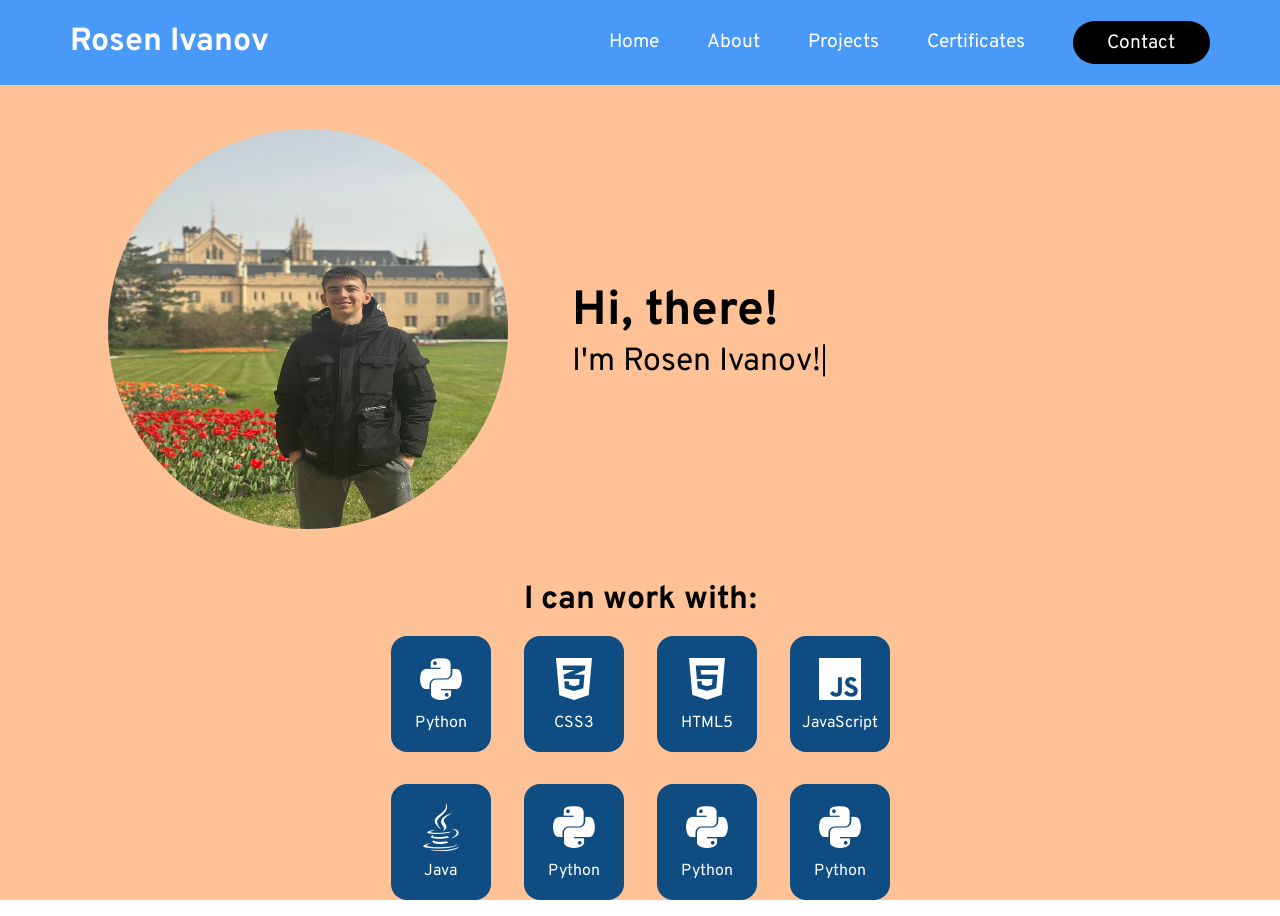
==== protfolio_site/index.html @ 4f87e519 "feat: started my portoflio site." ====
<!DOCTYPE html>
<html lang="en">
<head>
    <meta charset="UTF-8">
    <meta name="viewport" content="width=device-width, initial-scale=1.0">
    <title>Rosen Ivanov</title>
    <link rel="stylesheet" href="style.css">
    <link rel="icon" type="image/x-icon" href="https://cdn-icons-png.flaticon.com/512/6509/6509613.png">
    <script src="script.js"></script>
    <link rel="stylesheet" href="https://cdnjs.cloudflare.com/ajax/libs/font-awesome/6.7.2/css/all.min.css" integrity="sha512-Evv84Mr4kqVGRNSgIGL/F/aIDqQb7xQ2vcrdIwxfjThSH8CSR7PBEakCr51Ck+w+/U6swU2Im1vVX0SVk9ABhg==" crossorigin="anonymous" referrerpolicy="no-referrer" />
</head>
<body>
    <header>
        
        <div class="h1-wrapper">
            <h1>Rosen Ivanov</h1>
        </div>
        
        <nav>
            <ul>
                <li><a href="">Home</a></li>
                <li><a href="">About</a></li>
                <li><a href="">Projects</a></li>
                <li><a href="">Certificates</a></li>
                <li><a href="">Contact</a></li>
            </ul>
        </nav>
        
    </header>
    
    <section class="home">
        
        <section>
            <section>
                <img src="73BB8FD6-31E5-48A7-BD12-832B6E01105D_1_105_c.jpeg" alt="">
            </section>
            
            <div class="h2-wrap">
                <h2>Hi, there!</h2>
                <div class="p-wrap">
                    <p id="typing"></p>
                    <span>|</span>
                </div>
            </div>
        </section>
        
        <section>
            <h2>I can work with:</h2>
            
            <div class="work-with-wrapper">
                <div class="wrap-img">
                    <i class="fa-brands fa-python"></i>
                    <p>Python</p>
                </div>

                <div class="wrap-img">
                    <i class="fa-brands fa-css3-alt"></i>
                    <p>CSS3</p>
                </div>

                <div class="wrap-img">
                    <i class="fa-brands fa-html5"></i>
                    <p>HTML5</p>
                </div>

                <div class="wrap-img">
                    <i class="fa-brands fa-js"></i>
                    <p>JavaScript</p>
                </div>

                <div class="wrap-img">
                    <i class="fa-brands fa-java"></i>
                    <p>Java</p>
                </div>

                <div class="wrap-img">
                    <i class="fa-brands fa-python"></i>
                    <p>Python</p>
                </div>

                <div class="wrap-img">
                    <i class="fa-brands fa-python"></i>
                    <p>Python</p>
                </div>

                <div class="wrap-img">
                    <i class="fa-brands fa-python"></i>
                    <p>Python</p>
                </div>
            </div>
        </section>
        
    </section>
    
</body>
</html>
---- protfolio_site/style.css ----
@import url('https://fonts.googleapis.com/css2?family=Lato:ital,wght@0,100;0,300;0,400;0,700;0,900;1,100;1,300;1,400;1,700;1,900&family=Margarine&family=Oleo+Script:wght@400;700&family=Overpass:ital,wght@0,100..900;1,100..900&family=Playwrite+PE:wght@100..400&family=Poppins:ital,wght@0,100;0,200;0,300;0,400;0,500;0,600;0,700;0,800;0,900;1,100;1,200;1,300;1,400;1,500;1,600;1,700;1,800;1,900&family=Roboto:ital,wght@0,100..900;1,100..900&family=Source+Sans+3:ital,wght@0,200..900;1,200..900&display=swap');

body {
    font-family: "Overpass", sans-serif;
}

* {
    padding: 0;
    margin: 0;
}

html {
    box-sizing: border-box;
}

*,
*::before,
*::after {
    box-sizing: inherit;
}

header {
    background: #4999F8;
    display: flex;
    justify-content: space-between;
    color: white;
    align-items: center;
    padding: 1.4em;
    position: sticky;
}

header nav ul {
    display: flex;
    gap: 3em;
    align-items: center;
}

header nav {
    margin-right: 3em;
}

.h1-wrapper {
    margin-left: 3em;
}

header nav ul li {
    display: block;
}

header nav ul li a {
    text-decoration: none;
    color: white;
    font-size: 1.2em;
}

header nav ul li a:hover {
    color: black;
    transition: 0.4s ease-in-out;
}

header nav ul li:last-child a {
    background: black;
    padding: 0.5em 1.8em;
    border-radius: 1.2em;
}

header nav ul li:last-child a:hover {
    color: #4999F8;
}

.home {
    background: #FFC196;
    min-height: 80vh;
}

.home section > img {
    width: 100%;
    max-width: 400px;
    border-radius: 50%;
    aspect-ratio: 1/1;
    box-shadow: 0 0.1 0.2em 0 rgb(0, 0, 0);
}

.home > img {
    transform: rotate(90deg);
    width: 500px;
    height: 510px;
}


.home > section:first-child {
    display: flex;
    justify-content: center;
    align-items: center;

    gap: 4em;
    flex-wrap: wrap;
    min-height: 55vh;

}

.h2-wrap {
    font-size: 2em;
    width: 600px;
}

.p-wrap {
    display: flex;
    align-items: center;
}

.p-wrap span {
    font-size: 0.7em;
}

.home section:last-child {
    text-align: center;
}

.home section:last-child h2 {
    font-size: 2em;
}

.wrap-img {
    background: #0E4C81;
    max-width: 100px;
    margin: 0 auto;
    color: white;
    border-radius: 1em;
    padding: 1.2em 2em;
    text-align: center;
    display: flex;
    flex-direction: column;
    justify-content: center;
    align-items: center;

}

.home section:last-child .work-with-wrapper i{ 
    font-size: 3em;
    margin-bottom: 0.2em;
}

.home section:last-child .work-with-wrapper i, .home section:last-child .work-with-wrapper p {
    color: white;
}

.work-with-wrapper {
    display: flex;
    flex-wrap: wrap;
    margin: 1em auto;
    max-width: 500px;
    gap: 2em;
}
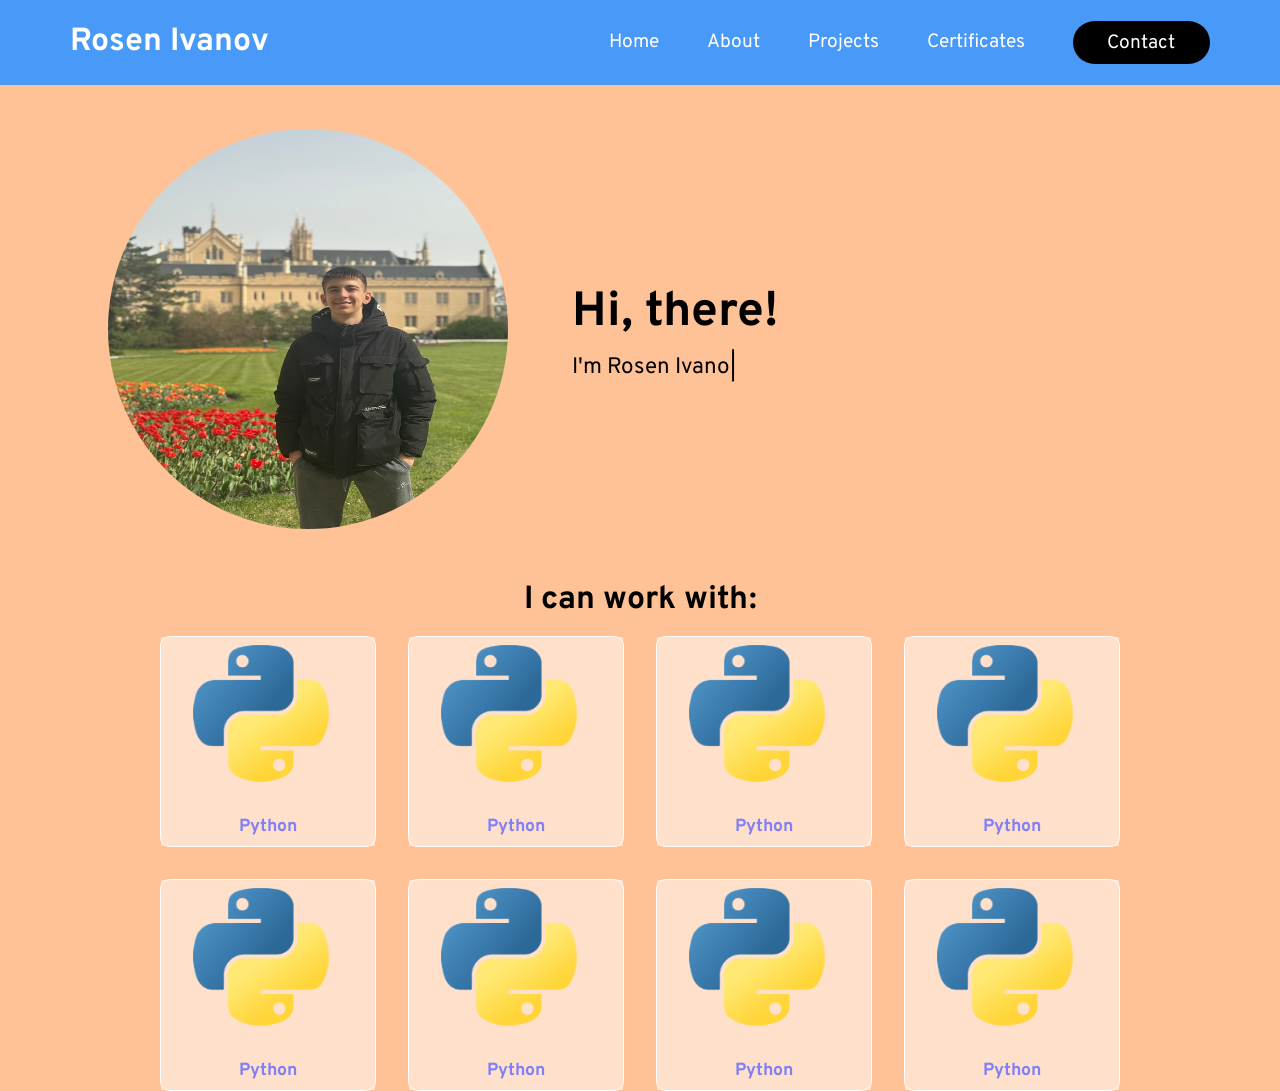
==== commit 50290774: "feat: upgrated portfolio." ====
--- a/protfolio_site/index.html
+++ b/protfolio_site/index.html
@@ -46,47 +46,64 @@
         
         <section>
             <h2>I can work with:</h2>
-            
             <div class="work-with-wrapper">
-                <div class="wrap-img">
-                    <i class="fa-brands fa-python"></i>
-                    <p>Python</p>
-                </div>
-
-                <div class="wrap-img">
-                    <i class="fa-brands fa-css3-alt"></i>
-                    <p>CSS3</p>
-                </div>
-
-                <div class="wrap-img">
-                    <i class="fa-brands fa-html5"></i>
-                    <p>HTML5</p>
-                </div>
-
-                <div class="wrap-img">
-                    <i class="fa-brands fa-js"></i>
-                    <p>JavaScript</p>
-                </div>
-
-                <div class="wrap-img">
-                    <i class="fa-brands fa-java"></i>
-                    <p>Java</p>
-                </div>
-
-                <div class="wrap-img">
-                    <i class="fa-brands fa-python"></i>
-                    <p>Python</p>
-                </div>
-
-                <div class="wrap-img">
-                    <i class="fa-brands fa-python"></i>
-                    <p>Python</p>
-                </div>
-
-                <div class="wrap-img">
-                    <i class="fa-brands fa-python"></i>
-                    <p>Python</p>
-                </div>
+                
+                <a href="https://www.python.org/">
+                    <div class="wrap-img">
+                        <img src="Python-logo-notext Background Removed.png" alt="">
+                        <h4>Python</h4>
+                    </div>
+                </a>
+                
+                <a href="https://www.python.org/">
+                    <div class="wrap-img">
+                        <img src="Python-logo-notext Background Removed.png" alt="">
+                        <h4>Python</h4>
+                    </div>
+                </a>
+                
+                <a href="https://www.python.org/">
+                    <div class="wrap-img">
+                        <img src="Python-logo-notext Background Removed.png" alt="">
+                        <h4>Python</h4>
+                    </div>
+                </a>
+                
+                <a href="https://www.python.org/">
+                    <div class="wrap-img">
+                        <img src="Python-logo-notext Background Removed.png" alt="">
+                        <h4>Python</h4>
+                    </div>
+                </a>
+                
+                <a href="https://www.python.org/">
+                    <div class="wrap-img">
+                        <img src="Python-logo-notext Background Removed.png" alt="">
+                        <h4>Python</h4>
+                    </div>
+                </a>
+                
+                <a href="https://www.python.org/">
+                    <div class="wrap-img">
+                        <img src="Python-logo-notext Background Removed.png" alt="">
+                        <h4>Python</h4>
+                    </div>
+                </a>
+                
+                <a href="https://www.python.org/">
+                    <div class="wrap-img">
+                        <img src="Python-logo-notext Background Removed.png" alt="">
+                        <h4>Python</h4>
+                    </div>
+                </a>
+                
+                <a href="https://www.python.org/">
+                    <div class="wrap-img">
+                        <img src="Python-logo-notext Background Removed.png" alt="">
+                        <h4>Python</h4>
+                    </div>
+                </a>
+                
             </div>
         </section>
         
--- a/protfolio_site/style.css
+++ b/protfolio_site/style.css
@@ -70,7 +70,7 @@
 
 .home {
     background: #FFC196;
-    min-height: 80vh;
+    min-height: 90vh;
 }
 
 .home section > img {
@@ -104,9 +104,17 @@
     width: 600px;
 }
 
+.h2-wrap h2 {
+    margin-bottom: 0.2em;
+}
+
 .p-wrap {
     display: flex;
     align-items: center;
+}
+
+.p-wrap p {
+    font-size: 0.7em;
 }
 
 .p-wrap span {
@@ -119,36 +127,51 @@
 
 .home section:last-child h2 {
     font-size: 2em;
-}
-
-.wrap-img {
-    background: #0E4C81;
-    max-width: 100px;
-    margin: 0 auto;
-    color: white;
-    border-radius: 1em;
-    padding: 1.2em 2em;
-    text-align: center;
-    display: flex;
-    flex-direction: column;
-    justify-content: center;
-    align-items: center;
-
-}
-
-.home section:last-child .work-with-wrapper i{ 
-    font-size: 3em;
-    margin-bottom: 0.2em;
-}
-
-.home section:last-child .work-with-wrapper i, .home section:last-child .work-with-wrapper p {
-    color: white;
+    margin-bottom: 0.5em;
 }
 
 .work-with-wrapper {
     display: flex;
+    justify-content: center;
+    align-items: center;
+    width: 1000px;
     flex-wrap: wrap;
-    margin: 1em auto;
-    max-width: 500px;
     gap: 2em;
-} +    margin: 0 auto;
+}
+
+.wrap-img {
+    position: relative;
+    display: inline-block;
+    padding: 0.5em 2em;
+    border: 1.5px solid white;
+    border-radius: 0.6em;
+}
+
+.wrap-img::before {
+    content: '';
+    position: absolute;
+    top: 0;
+    left: 0;
+    width: 100%;
+    height: 100%;
+    background: white;
+    opacity: 0.5;
+    z-index: 1;
+}
+
+.wrap-img img {
+    position: relative;
+    z-index: 2;
+    width: 150px;
+}
+
+.wrap-img > h4 {
+    font-size: 1.1em;
+
+}
+
+.wrap-img:hover {
+    transform: scale(1.05);
+    transition: 0.2s ease-in;
+}
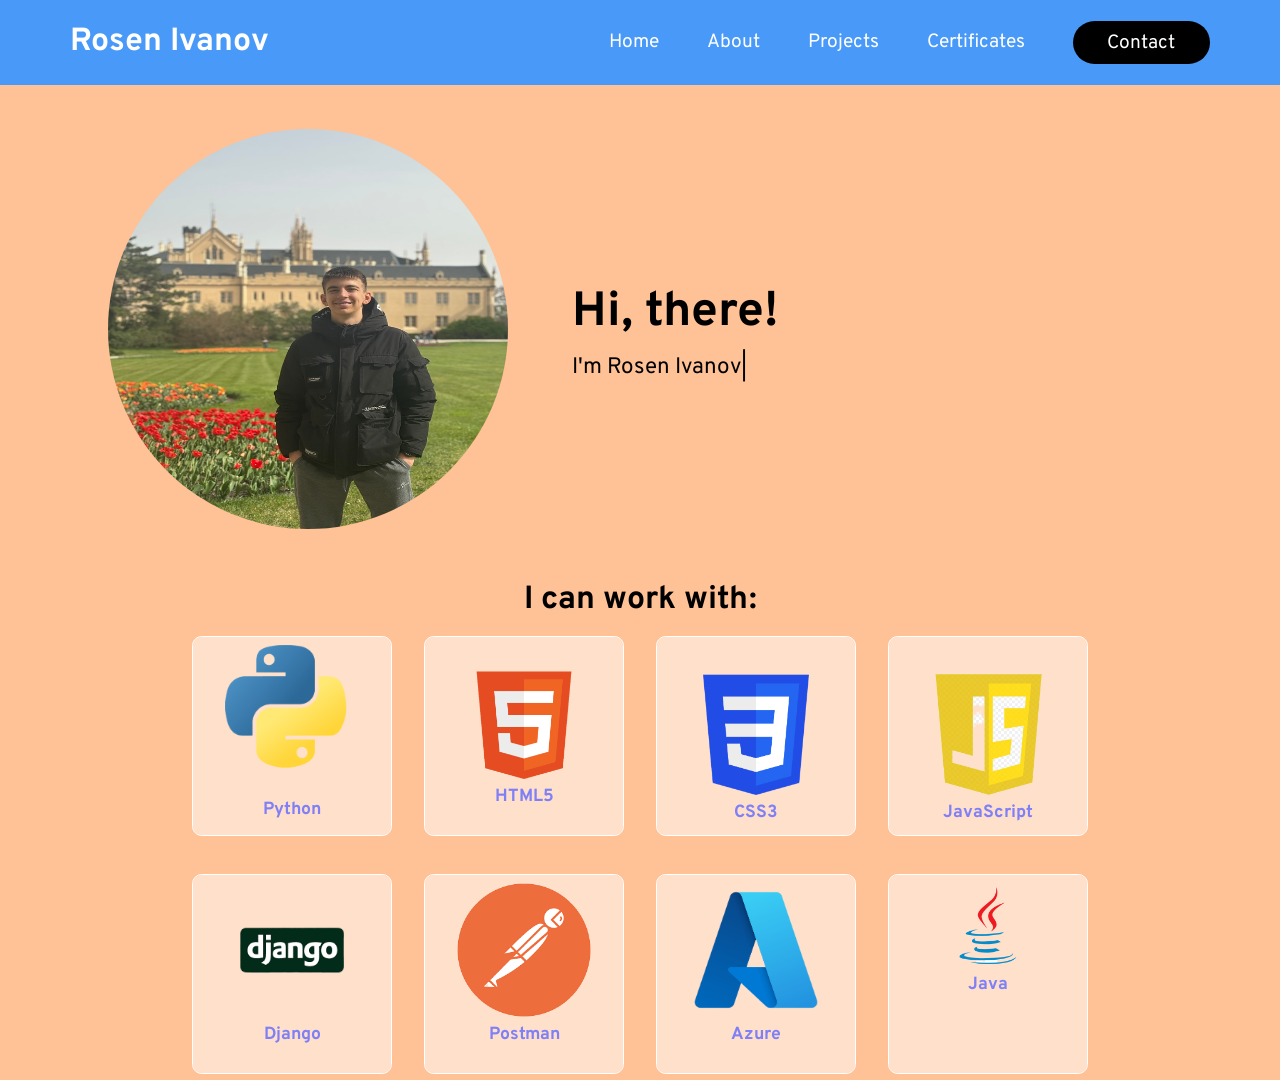
==== commit c9b247af: "feat: upgrated portfolio." ====
--- a/protfolio_site/index.html
+++ b/protfolio_site/index.html
@@ -32,7 +32,7 @@
         
         <section>
             <section>
-                <img src="73BB8FD6-31E5-48A7-BD12-832B6E01105D_1_105_c.jpeg" alt="">
+                <img src="images/73BB8FD6-31E5-48A7-BD12-832B6E01105D_1_105_c.jpeg" alt="">
             </section>
             
             <div class="h2-wrap">
@@ -50,57 +50,57 @@
                 
                 <a href="https://www.python.org/">
                     <div class="wrap-img">
-                        <img src="Python-logo-notext Background Removed.png" alt="">
+                        <img src="images/Python-logo-notext Background Removed.png" alt="">
                         <h4>Python</h4>
                     </div>
                 </a>
                 
                 <a href="https://www.python.org/">
                     <div class="wrap-img">
-                        <img src="Python-logo-notext Background Removed.png" alt="">
-                        <h4>Python</h4>
+                        <img src="images/HTML5_Logo_512 Background Removed.png" alt="">
+                        <h4>HTML5</h4>
                     </div>
                 </a>
                 
                 <a href="https://www.python.org/">
                     <div class="wrap-img">
-                        <img src="Python-logo-notext Background Removed.png" alt="">
-                        <h4>Python</h4>
+                        <img src="images/CSS3_logo_and_wordmark Background Removed.png" alt="">
+                        <h4>CSS3</h4>
                     </div>
                 </a>
                 
                 <a href="https://www.python.org/">
                     <div class="wrap-img">
-                        <img src="Python-logo-notext Background Removed.png" alt="">
-                        <h4>Python</h4>
+                        <img src="images/6bd4cdb9e3c7f6de90a42593ee8817a1 Background Removed.png" alt="">
+                        <h4>JavaScript</h4>
                     </div>
                 </a>
                 
                 <a href="https://www.python.org/">
                     <div class="wrap-img">
-                        <img src="Python-logo-notext Background Removed.png" alt="">
-                        <h4>Python</h4>
+                        <img src="images/png-transparent-django-python-computer-icons-logo-python-text-label-rectangle-thumbnail Background Removed.png" alt="">
+                        <h4>Django</h4>
                     </div>
                 </a>
                 
                 <a href="https://www.python.org/">
                     <div class="wrap-img">
-                        <img src="Python-logo-notext Background Removed.png" alt="">
-                        <h4>Python</h4>
+                        <img src="images/postman-logo Background Removed.png" alt="">
+                        <h4>Postman</h4>
                     </div>
                 </a>
                 
                 <a href="https://www.python.org/">
                     <div class="wrap-img">
-                        <img src="Python-logo-notext Background Removed.png" alt="">
-                        <h4>Python</h4>
+                        <img src="images/azure-logo Background Removed.png" alt="">
+                        <h4>Azure</h4>
                     </div>
                 </a>
                 
                 <a href="https://www.python.org/">
                     <div class="wrap-img">
-                        <img src="Python-logo-notext Background Removed.png" alt="">
-                        <h4>Python</h4>
+                        <img src="images/Java-Emblem Background Removed.png" alt="">
+                        <h4>Java</h4>
                     </div>
                 </a>
                 
--- a/protfolio_site/style.css
+++ b/protfolio_site/style.css
@@ -143,9 +143,12 @@
 .wrap-img {
     position: relative;
     display: inline-block;
+    border: 1.5px solid white;
     padding: 0.5em 2em;
-    border: 1.5px solid white;
     border-radius: 0.6em;
+    width: 200px;
+    height: 200px;
+    overflow: hidden;
 }
 
 .wrap-img::before {
@@ -163,7 +166,11 @@
 .wrap-img img {
     position: relative;
     z-index: 2;
-    width: 150px;
+    width: 100%;
+    height: auto;
+    max-height: 150px;
+    object-fit: contain;
+
 }
 
 .wrap-img > h4 {
@@ -174,4 +181,4 @@
 .wrap-img:hover {
     transform: scale(1.05);
     transition: 0.2s ease-in;
-}+}
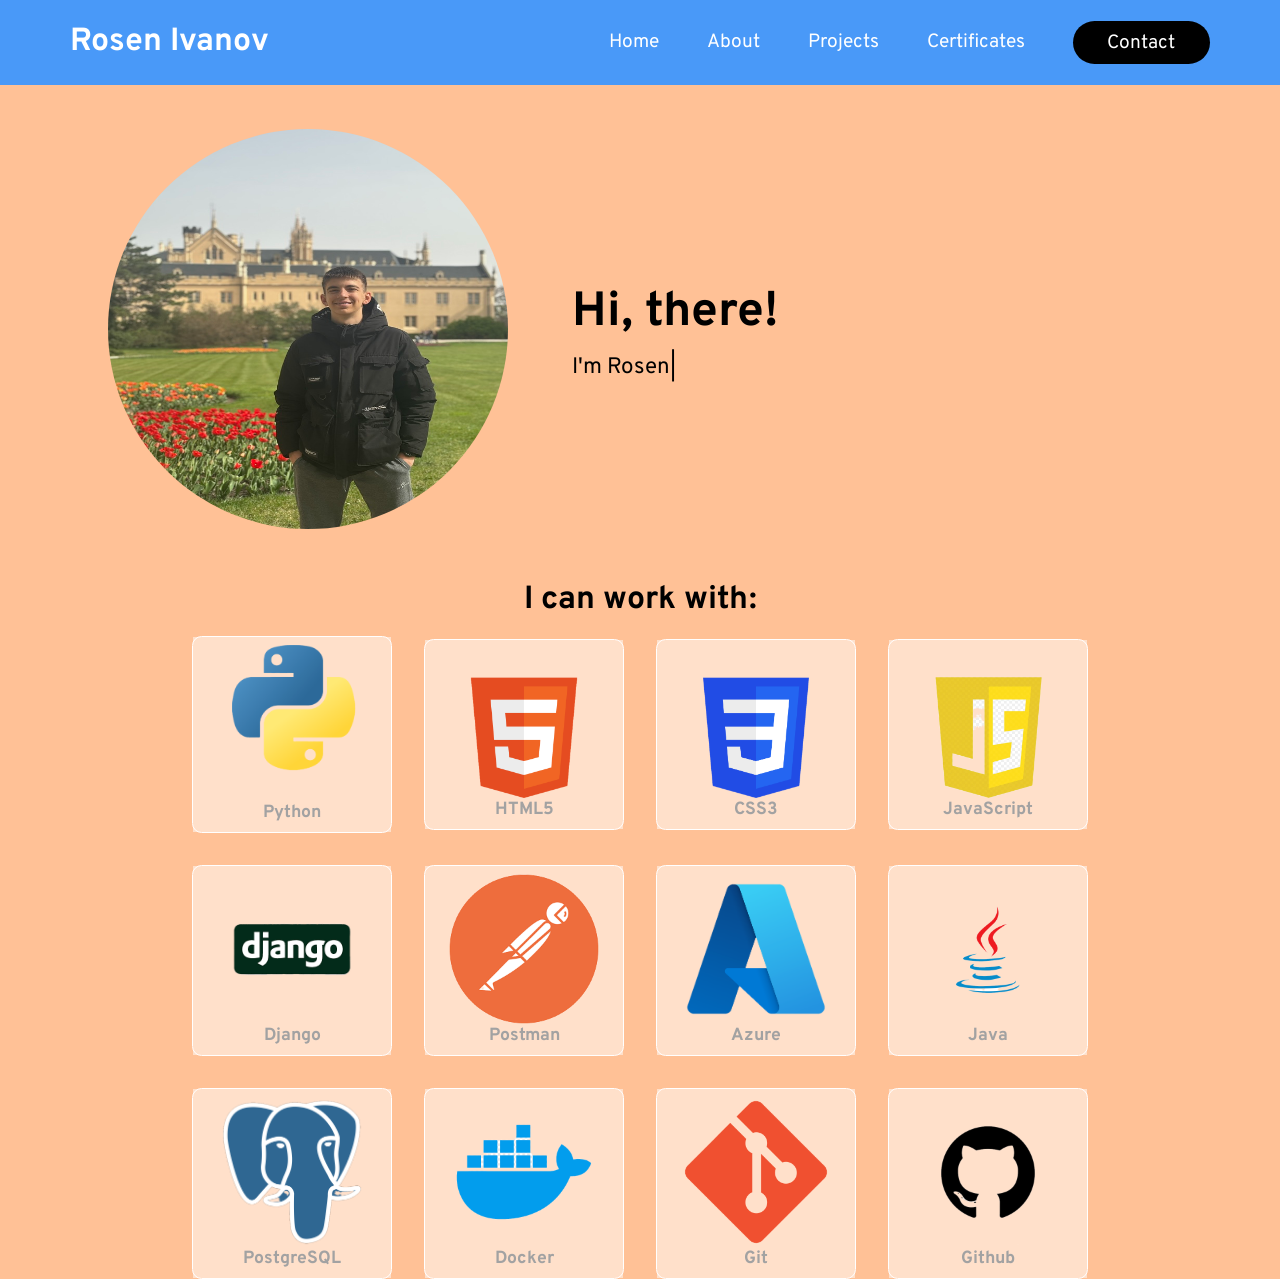
==== commit 240062ed: "feat: added new things to my portfolio site." ====
--- a/protfolio_site/index.html
+++ b/protfolio_site/index.html
@@ -48,59 +48,111 @@
             <h2>I can work with:</h2>
             <div class="work-with-wrapper">
                 
-                <a href="https://www.python.org/">
+                <a href="https://www.python.org/" target="_blank">
                     <div class="wrap-img">
+                        
                         <img src="images/Python-logo-notext Background Removed.png" alt="">
                         <h4>Python</h4>
                     </div>
                 </a>
                 
-                <a href="https://www.python.org/">
+                <a href="https://developer.mozilla.org/en-US/docs/Web/HTML" target="_blank">
                     <div class="wrap-img">
-                        <img src="images/HTML5_Logo_512 Background Removed.png" alt="">
+                        <div class="img-wrapper">
+                            
+                            <img src="images/HTML5_Logo_512 Background Removed.png" alt="">
+                        </div>
                         <h4>HTML5</h4>
                     </div>
                 </a>
                 
-                <a href="https://www.python.org/">
+                <a href="https://developer.mozilla.org/en-US/docs/Web/CSS" target="_blank">
                     <div class="wrap-img">
-                        <img src="images/CSS3_logo_and_wordmark Background Removed.png" alt="">
+                        <div class="img-wrapper">
+                            <img src="images/CSS3_logo_and_wordmark Background Removed.png" alt="">
+                        </div>
                         <h4>CSS3</h4>
                     </div>
                 </a>
                 
-                <a href="https://www.python.org/">
+                <a href="https://developer.mozilla.org/en-US/docs/Web/JavaScript" target="_blank">
                     <div class="wrap-img">
-                        <img src="images/6bd4cdb9e3c7f6de90a42593ee8817a1 Background Removed.png" alt="">
+                        <div class="img-wrapper">
+                            <img src="images/6bd4cdb9e3c7f6de90a42593ee8817a1 Background Removed.png" alt="">
+                        </div>
                         <h4>JavaScript</h4>
                     </div>
                 </a>
                 
-                <a href="https://www.python.org/">
+                <a href="https://www.djangoproject.com/" target="_blank">
                     <div class="wrap-img">
-                        <img src="images/png-transparent-django-python-computer-icons-logo-python-text-label-rectangle-thumbnail Background Removed.png" alt="">
+                        <div class="img-wrapper">
+                            <img src="images/png-transparent-django-python-computer-icons-logo-python-text-label-rectangle-thumbnail Background Removed.png" alt="">
+                        </div>
                         <h4>Django</h4>
                     </div>
                 </a>
                 
-                <a href="https://www.python.org/">
+                <a href="https://www.postman.com/" target="_blank">
                     <div class="wrap-img">
-                        <img src="images/postman-logo Background Removed.png" alt="">
+                        <div class="img-wrapper">
+                            <img src="images/postman-logo Background Removed.png" alt="">
+                        </div>
                         <h4>Postman</h4>
                     </div>
                 </a>
                 
-                <a href="https://www.python.org/">
+                <a href="https://azure.microsoft.com/en-us/" target="_blank">
                     <div class="wrap-img">
-                        <img src="images/azure-logo Background Removed.png" alt="">
+                        <div class="img-wrapper">
+                            <img src="images/azure-logo Background Removed.png" alt="">
+                        </div>
                         <h4>Azure</h4>
                     </div>
                 </a>
                 
-                <a href="https://www.python.org/">
+                <a href="https://www.java.com/en/" target="_blank">
                     <div class="wrap-img">
-                        <img src="images/Java-Emblem Background Removed.png" alt="">
+                        <div class="img-wrapper">
+                            <img src="images/Java-Emblem Background Removed.png" alt="">
+                        </div>
                         <h4>Java</h4>
+                    </div>
+                </a>
+
+                <a href="https://www.postgresql.org/" target="_blank">
+                    <div class="wrap-img">
+                        <div class="img-wrapper">
+                            <img src="images/Postgresql_elephant Background Removed.png" alt="">
+                        </div>
+                        <h4>PostgreSQL</h4>
+                    </div>
+                </a>
+
+                <a href="https://www.docker.com/" target="_blank">
+                    <div class="wrap-img">
+                        <div class="img-wrapper">
+                            <img src="images/docker Background Removed.png" alt="">
+                        </div>
+                        <h4>Docker</h4>
+                    </div>
+                </a>
+
+                <a href="https://git-scm.com/" target="_blank">
+                    <div class="wrap-img">
+                        <div class="img-wrapper">
+                            <img src="images/git-logo Background Removed.png" alt="">
+                        </div>
+                        <h4>Git</h4>
+                    </div>
+                </a>
+
+                <a href="https://github.com/" target="_blank">
+                    <div class="wrap-img">
+                        <div class="img-wrapper">
+                            <img src="images/github-logo Background Removed.png" alt="">
+                        </div>
+                        <h4>Github</h4>
                     </div>
                 </a>
                 
--- a/protfolio_site/style.css
+++ b/protfolio_site/style.css
@@ -70,7 +70,7 @@
 
 .home {
     background: #FFC196;
-    min-height: 90vh;
+    min-height: 130vh;
 }
 
 .home section > img {
@@ -147,8 +147,8 @@
     padding: 0.5em 2em;
     border-radius: 0.6em;
     width: 200px;
-    height: 200px;
-    overflow: hidden;
+    text-align: center;
+    
 }
 
 .wrap-img::before {
@@ -166,11 +166,9 @@
 .wrap-img img {
     position: relative;
     z-index: 2;
-    width: 100%;
-    height: auto;
-    max-height: 150px;
+    width: 150px;
+    height: 150px;
     object-fit: contain;
-
 }
 
 .wrap-img > h4 {
@@ -178,7 +176,20 @@
 
 }
 
+.img-wrapper {
+    display: flex;
+    justify-content: center;
+    flex-direction: column;
+    align-items: center;
+}
+
+
 .wrap-img:hover {
     transform: scale(1.05);
     transition: 0.2s ease-in;
 }
+
+
+section:last-child  a {
+    color: #444;
+}
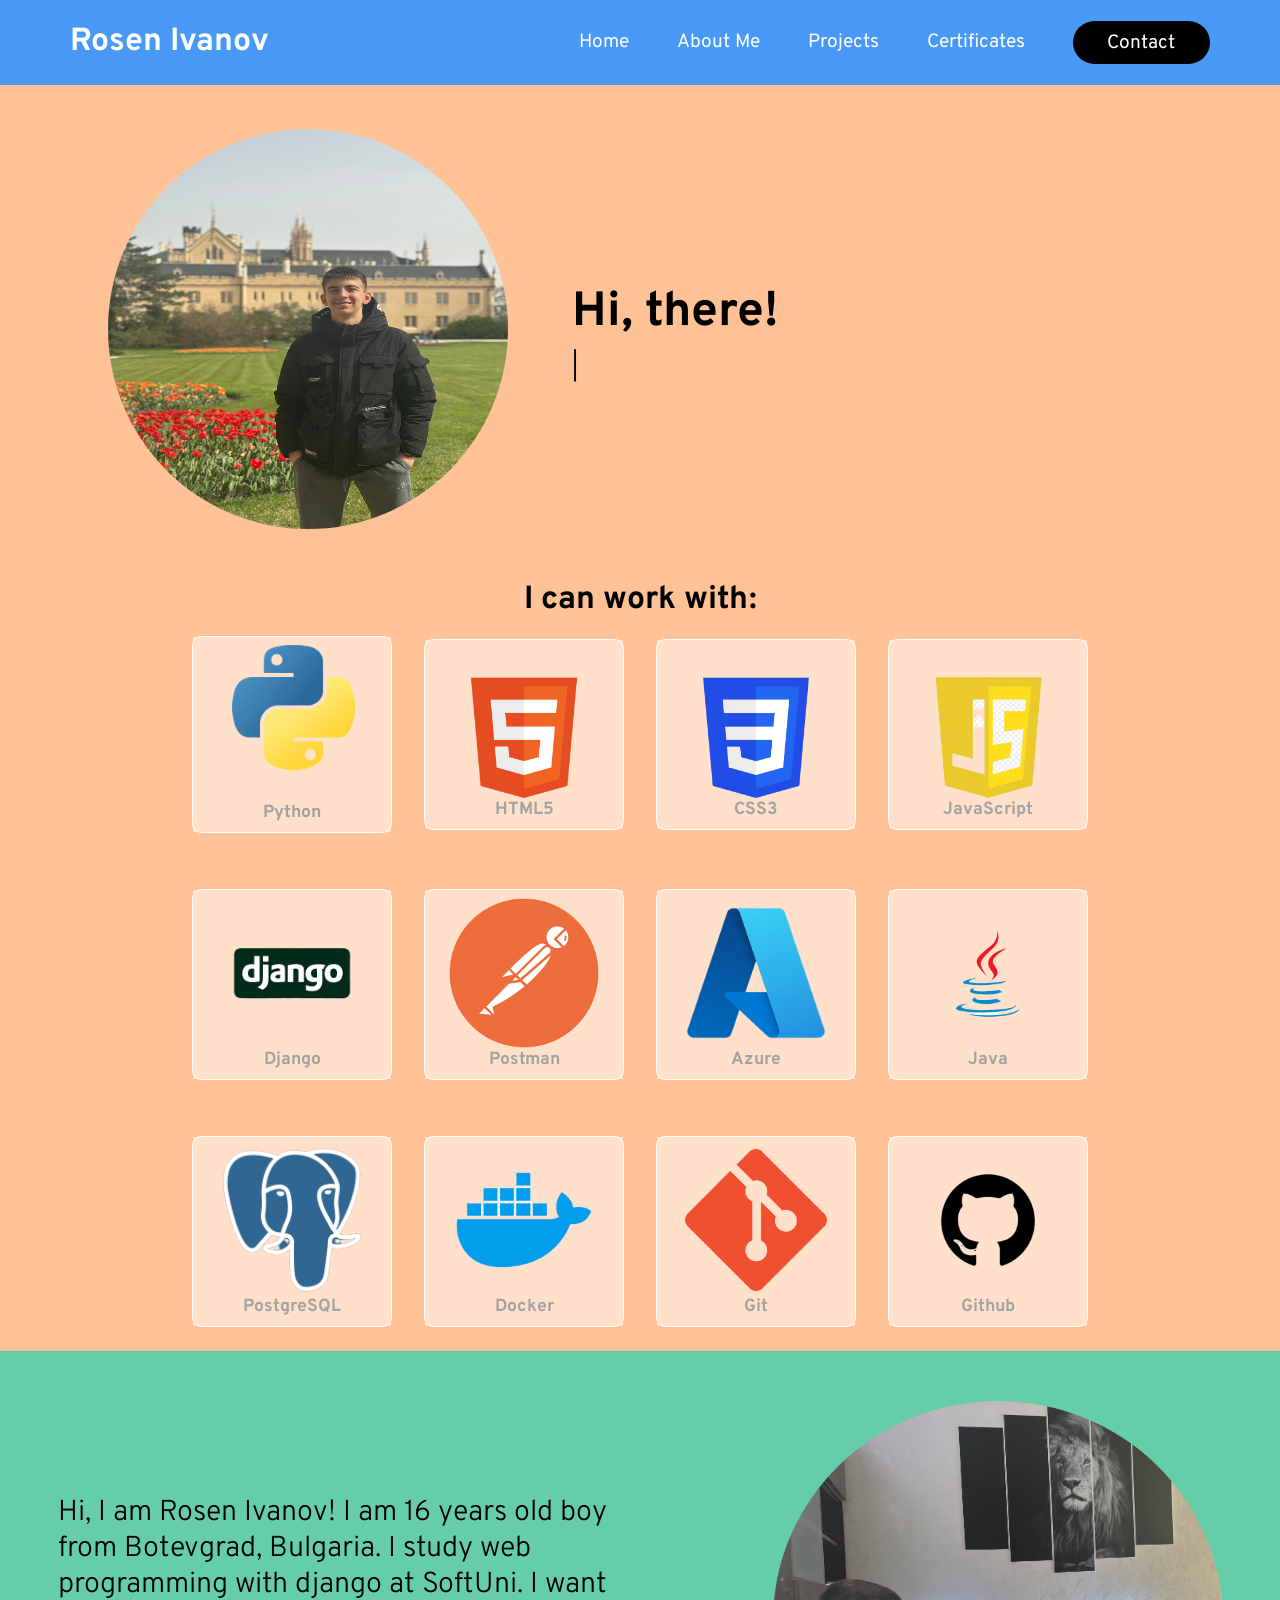
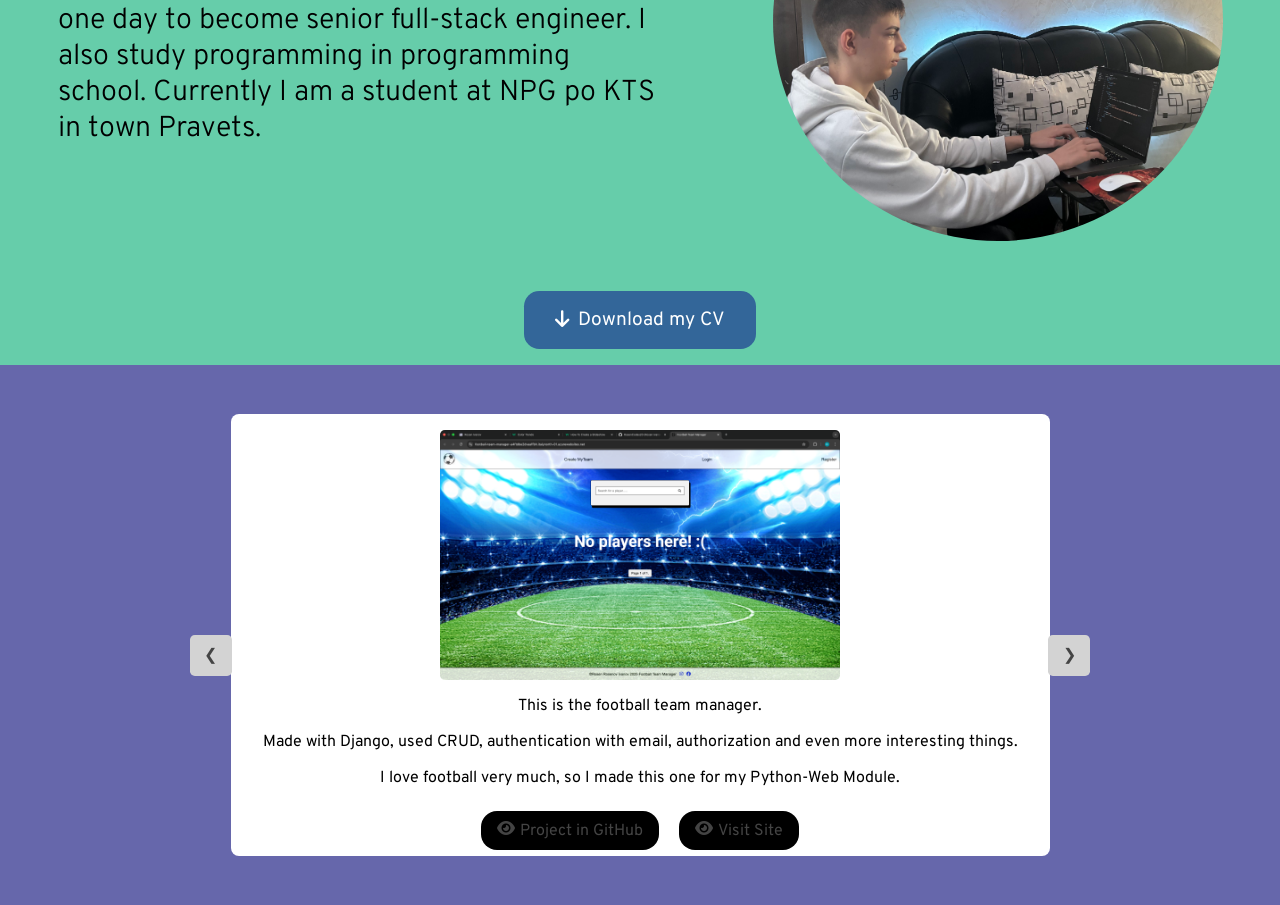
==== commit 55029b14: "Added new section - should do more" ====
--- a/protfolio_site/index.html
+++ b/protfolio_site/index.html
@@ -19,7 +19,7 @@
         <nav>
             <ul>
                 <li><a href="">Home</a></li>
-                <li><a href="">About</a></li>
+                <li><a href="">About Me</a></li>
                 <li><a href="">Projects</a></li>
                 <li><a href="">Certificates</a></li>
                 <li><a href="">Contact</a></li>
@@ -44,6 +44,8 @@
             </div>
         </section>
         
+        <!-- <img src="images/matrix_transparent (1).gif" alt="" class="matrix-gif-img"> -->
+        
         <section>
             <h2>I can work with:</h2>
             <div class="work-with-wrapper">
@@ -119,46 +121,89 @@
                         <h4>Java</h4>
                     </div>
                 </a>
+                
+                <a href="https://www.postgresql.org/" target="_blank">
+                    <div class="wrap-img">
+                        <div class="img-wrapper">
+                            <img src="images/Postgresql_elephant Background Removed.png" alt="">
+                        </div>
+                        <h4>PostgreSQL</h4>
+                    </div>
+                </a>
+                
+                <a href="https://www.docker.com/" target="_blank">
+                    <div class="wrap-img">
+                        <div class="img-wrapper">
+                            <img src="images/docker Background Removed.png" alt="">
+                        </div>
+                        <h4>Docker</h4>
+                    </div>
+                </a>
+                
+                <a href="https://git-scm.com/" target="_blank">
+                    <div class="wrap-img">
+                        <div class="img-wrapper">
+                            <img src="images/git-logo Background Removed.png" alt="">
+                        </div>
+                        <h4>Git</h4>
+                    </div>
+                </a>
+                
+                <a href="https://github.com/" target="_blank">
+                    <div class="wrap-img">
+                        <div class="img-wrapper">
+                            <img src="images/github-logo Background Removed.png" alt="">
+                        </div>
+                        <h4>Github</h4>
+                    </div>
+                </a>
+                
+            </div>
+        </section>
+        
+    </section>
+    
+    <section class="about-me">
+        <section>
+            <div class="p-wrapper">
+                <p>Hi, I am Rosen Ivanov! I am 16 years old boy from Botevgrad, Bulgaria. I study web programming with django at SoftUni. I want one day to become senior full-stack engineer. I also study programming in programming school. Currently I am a student at NPG po KTS in town Pravets.</p>
+            </div>
+            
+            <div class="img-wrapper">
+                <img src="images/0DBF2E75-7035-4FCC-8E69-9D03ED6F7963_1_201_a.png" alt="">
+            </div>
+        </section>
+        
+        <div class="a-wrap">
+            <a href=""><i class="fa-solid fa-arrow-down"></i>Download my CV</a>
+        </div>
+    </section>
+    
+    <section class="projects">
+        <div class="slideshow-container">
+            <div class="mySlides fade">
+                <img src="images/football.png" width="400px" alt="">
+                <div class="text">
+                    <p>This is the football team manager.</p>
+                    <p>Made with Django, used CRUD, authentication with email, authorization and even more interesting things.</p>
+                    <p>I love football very much, so I made this one for my Python-Web Module.</p>
+                </div>
 
-                <a href="https://www.postgresql.org/" target="_blank">
-                    <div class="wrap-img">
-                        <div class="img-wrapper">
-                            <img src="images/Postgresql_elephant Background Removed.png" alt="">
-                        </div>
-                        <h4>PostgreSQL</h4>
-                    </div>
-                </a>
+                <div class="a-links-in-project">
+                    <a href="https://github.com/RosenCodes20/Final-Web-Project"><i class="fa-solid fa-eye"></i>Project in GitHub</a>
+                    <a href="https://football-team-manager-a4ftdbe2dvaaffbh.italynorth-01.azurewebsites.net/"><i class="fa-solid fa-eye"></i>Visit Site</a>    
+                </div>
+            </div>
+            
+            <a class="prev" onclick="plusSlides(-1)">&#10094;</a>
+            <a class="next" onclick="plusSlides(1)">&#10095;</a>
+        </div>
 
-                <a href="https://www.docker.com/" target="_blank">
-                    <div class="wrap-img">
-                        <div class="img-wrapper">
-                            <img src="images/docker Background Removed.png" alt="">
-                        </div>
-                        <h4>Docker</h4>
-                    </div>
-                </a>
-
-                <a href="https://git-scm.com/" target="_blank">
-                    <div class="wrap-img">
-                        <div class="img-wrapper">
-                            <img src="images/git-logo Background Removed.png" alt="">
-                        </div>
-                        <h4>Git</h4>
-                    </div>
-                </a>
-
-                <a href="https://github.com/" target="_blank">
-                    <div class="wrap-img">
-                        <div class="img-wrapper">
-                            <img src="images/github-logo Background Removed.png" alt="">
-                        </div>
-                        <h4>Github</h4>
-                    </div>
-                </a>
-                
-            </div>
-        </section>
-        
+        <div style="text-align:center">
+            <span class="dot" onclick="currentSlide(1)"></span>
+            <span class="dot" onclick="currentSlide(2)"></span>
+            <span class="dot" onclick="currentSlide(3)"></span>
+        </div>
     </section>
     
 </body>
--- a/protfolio_site/style.css
+++ b/protfolio_site/style.css
@@ -27,6 +27,8 @@
     align-items: center;
     padding: 1.4em;
     position: sticky;
+    top: 0;
+    z-index: 3;
 }
 
 header nav ul {
@@ -70,7 +72,6 @@
 
 .home {
     background: #FFC196;
-    min-height: 130vh;
 }
 
 .home section > img {
@@ -92,11 +93,11 @@
     display: flex;
     justify-content: center;
     align-items: center;
-
+    
     gap: 4em;
     flex-wrap: wrap;
     min-height: 55vh;
-
+    
 }
 
 .h2-wrap {
@@ -138,6 +139,7 @@
     flex-wrap: wrap;
     gap: 2em;
     margin: 0 auto;
+    
 }
 
 .wrap-img {
@@ -173,7 +175,11 @@
 
 .wrap-img > h4 {
     font-size: 1.1em;
-
+    
+}
+
+.wrap-img:last-child {
+    margin-bottom: 1.5em;
 }
 
 .img-wrapper {
@@ -192,4 +198,156 @@
 
 section:last-child  a {
     color: #444;
+}
+
+.about-me {
+    background: #66CDAA;
+    min-height: 60dvh;
+}
+
+.about-me > section {
+    display: flex;
+    justify-content: space-around;
+    align-items: center;
+    min-height: 60dvh;
+    
+}
+
+.about-me > section .p-wrapper {
+    max-width: 600px;
+    font-size: 1.8em;
+    font-weight: 300;
+}
+
+.about-me > section img {
+    width: 450px;
+    height: 440px;
+    aspect-ratio: 1/1;
+    border-radius: 50%;
+}
+
+.about-me > .a-wrap {
+    display: flex;
+    justify-content: center;
+    padding-bottom: 1em;
+}
+
+.about-me > .a-wrap a {
+    background: #369;
+    color: white;
+    text-decoration: none;
+    padding: 0.9em 1.6em;
+    border-radius: 0.8em;
+    display: flex;
+    justify-content: center;
+    align-items: center;
+    font-size: 1.2em;
+}
+
+.about-me > .a-wrap a:hover {
+    opacity: 0.8;
+    cursor: pointer;
+}
+
+.a-wrap i {
+    margin-right: 0.5em;
+}
+
+.matrix-gif-img {
+    width: 100%;
+    position: absolute;
+    top: 0;
+    left: 0;
+    right: 0;
+    bottom: 0;
+    max-width: 350px;
+    height: 100;
+    object-fit: cover;
+    transform: rotate(360deg) !important;
+    z-index: 0;
+}
+
+.projects {
+    min-height: 60dvh;
+    background-color: #6667AB;
+}
+
+.slideshow-container {
+    max-width: 1000px;
+    position: relative;
+    margin: auto;
+    min-height: 60dvh;
+    display: flex;
+    align-items: center;
+    justify-content: center;
+}
+
+.prev {
+    position: absolute;
+    top: 50%;
+    left: 5%;
+    background: lightgray;
+    padding: 0.6em 0.9em;
+    border-radius: 0.3em;
+    cursor: pointer;
+}
+
+.next {
+    position: absolute;
+    top: 50%;
+    right: 5%;
+    background: lightgray;
+    padding: 0.6em 0.9em;
+    border-radius: 0.3em;
+    cursor: pointer;
+}
+
+.prev:hover, .next:hover {
+    opacity: 0.5;
+    transition: ease-in-out 0.3s;
+}
+
+.mySlides {
+    display: flex;
+    flex-direction: column;
+    justify-content: center;
+    align-items: center;
+    padding: 1em;
+    background: white;
+    border-radius: 0.5em;
+}
+
+.mySlides p {
+    margin: 1em;
+    text-align: center;
+}
+
+.mySlides img {
+    border-radius: 0.3em;
+}
+
+.a-links-in-project a:first-child {
+    margin-right: 1em;
+}
+
+.a-links-in-project i {
+    padding-right: 0.3em;
+}
+
+.a-links-in-project a {
+    text-decoration: none;
+    background: black;
+    color: white;
+    padding: 0.6em 1em;
+    border-radius: 1em;
+    transition: ease-in-out 0.2s;
+}
+
+.a-links-in-project a:hover {
+    color: #4999F8;
+    transition: ease-in-out 0.3s;
+}
+
+.a-links-in-project {
+    padding-top: 1em;
 }
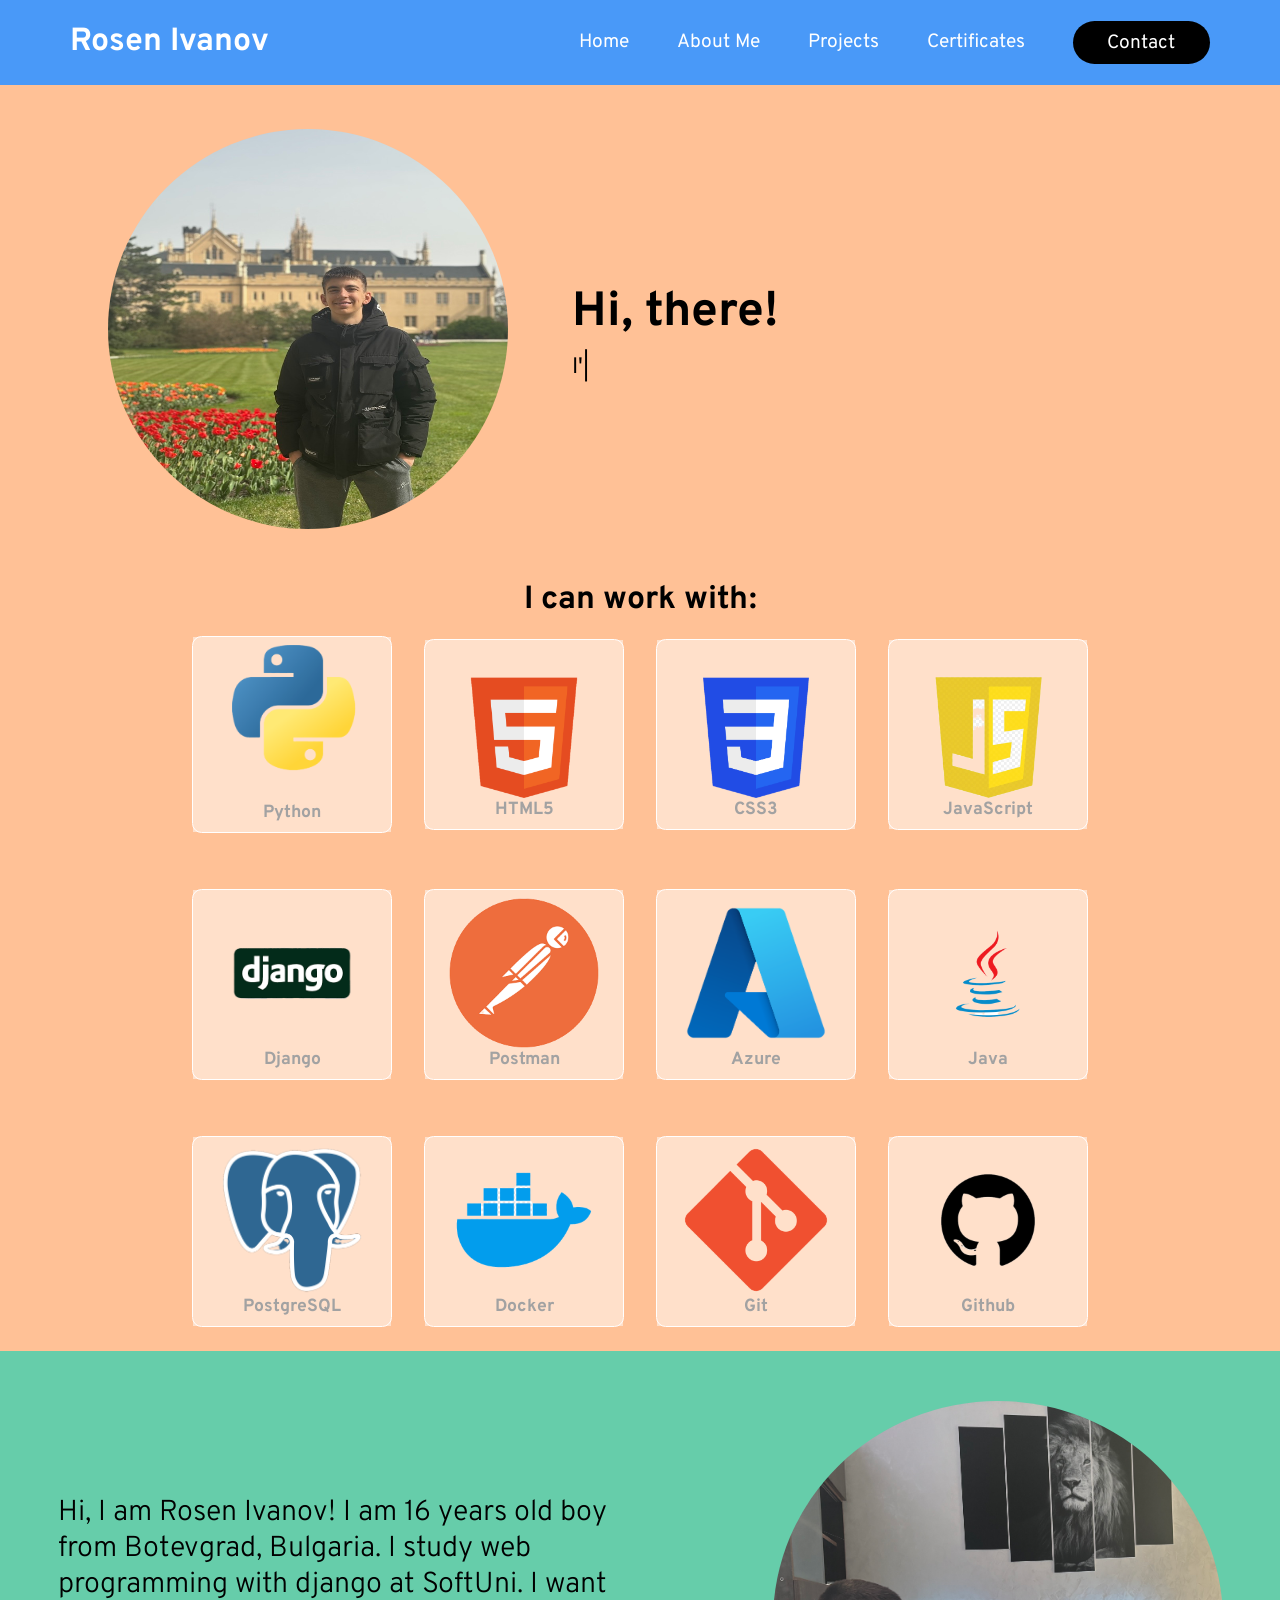
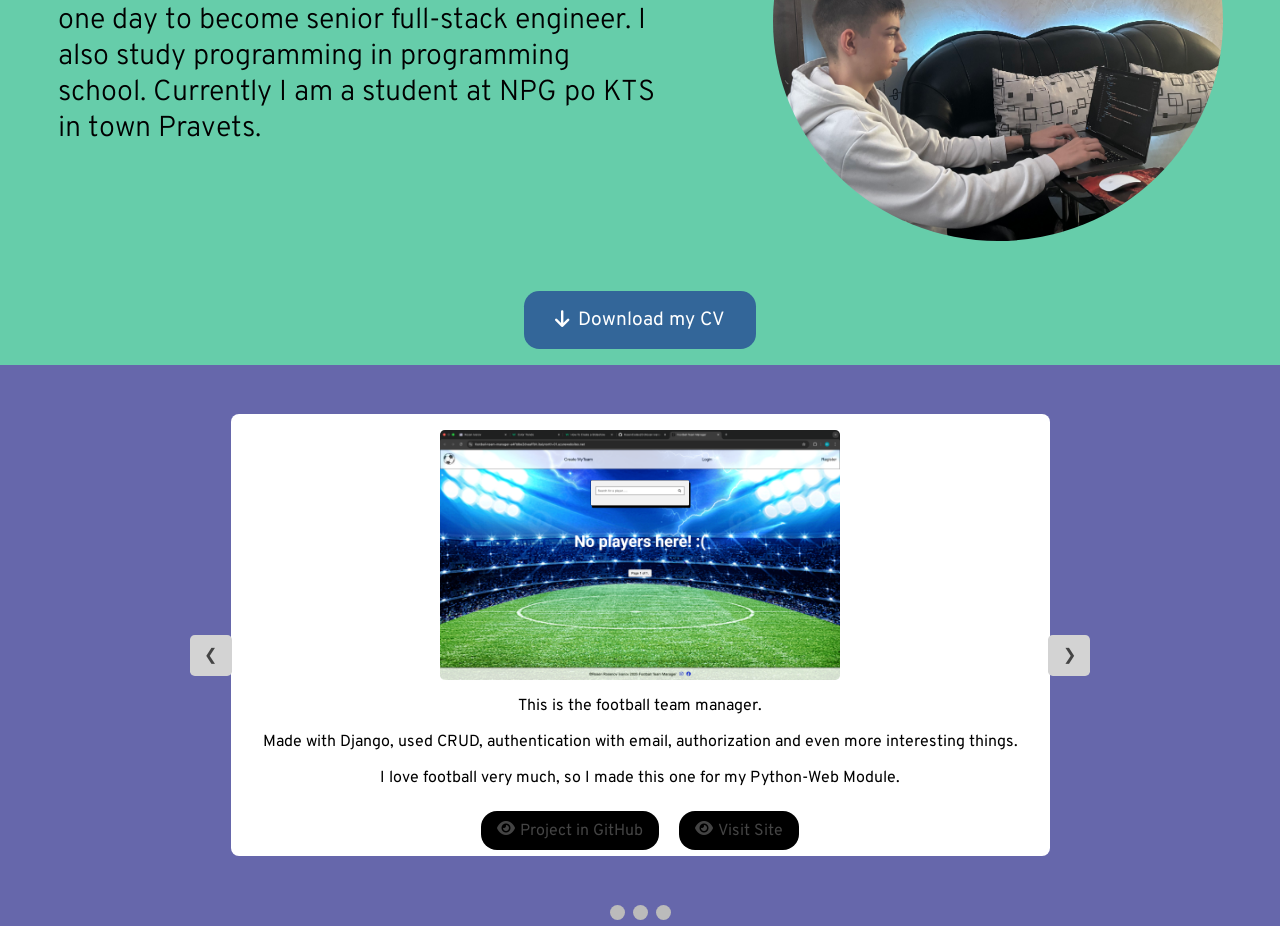
==== commit 7f8d85df: "feat: made the projects section." ====
--- a/protfolio_site/index.html
+++ b/protfolio_site/index.html
@@ -190,8 +190,37 @@
                 </div>
 
                 <div class="a-links-in-project">
-                    <a href="https://github.com/RosenCodes20/Final-Web-Project"><i class="fa-solid fa-eye"></i>Project in GitHub</a>
-                    <a href="https://football-team-manager-a4ftdbe2dvaaffbh.italynorth-01.azurewebsites.net/"><i class="fa-solid fa-eye"></i>Visit Site</a>    
+                    <a href="https://github.com/RosenCodes20/Final-Web-Project" target="_blank"><i class="fa-solid fa-eye"></i>Project in GitHub</a>
+                    <a href="https://football-team-manager-a4ftdbe2dvaaffbh.italynorth-01.azurewebsites.net/" target="_blank"><i class="fa-solid fa-eye"></i>Visit Site</a>    
+                </div>
+            </div>
+            
+            <div class="mySlides fade">
+                <img src="images/fast_unit.png" width="400" alt="">
+
+                <div class="text">
+                    <p>This is the fast unit exercise made by me</p>
+                    <p>Its work is to generate a students to teachers who will test students.</p>
+                    <p>One of my biggest projects for school, because it will be used for a long time.</p>
+                    <p>With that project my journey with getting better started and I am so happy to show it to you :)</p>
+                </div>
+
+                <div class="a-links-in-project">
+                    <a href="https://github.com/RosenCodes20/Python-OOP/tree/main/fast_unit" target="_blank"><i class="fa-solid fa-eye"></i>Project in GitHub</a>
+                </div>
+            </div>
+
+            <div class="mySlides fade">
+                <img src="images/softuniada_project.png" width="400" alt="">
+
+                <div class="text">
+                    <p>This is my bottle shop for the competition softuniada.</p>
+                    <p>At first I made this for my mother but then liked it and wanted to compete with it.</p>
+                    <p>This is one of my biggest project and one that I like the most!</p>
+                </div>
+
+                <div class="a-links-in-project">
+                    <a href="https://github.com/RosenCodes20/Python-OOP/tree/main/softuniada_project" target="_blank"><i class="fa-solid fa-eye"></i>Project in GitHub</a>
                 </div>
             </div>
             
--- a/protfolio_site/style.css
+++ b/protfolio_site/style.css
@@ -290,6 +290,7 @@
     padding: 0.6em 0.9em;
     border-radius: 0.3em;
     cursor: pointer;
+    user-select: none;
 }
 
 .next {
@@ -300,6 +301,7 @@
     padding: 0.6em 0.9em;
     border-radius: 0.3em;
     cursor: pointer;
+    user-select: none;
 }
 
 .prev:hover, .next:hover {
@@ -315,6 +317,11 @@
     padding: 1em;
     background: white;
     border-radius: 0.5em;
+    display: none;
+}
+
+.mySlides:first-child {
+    display: flex;
 }
 
 .mySlides p {
@@ -350,4 +357,19 @@
 
 .a-links-in-project {
     padding-top: 1em;
-}+}
+
+.dot {
+    cursor: pointer;
+    height: 15px;
+    width: 15px;
+    margin: 0 2px;
+    background-color: #bbb;
+    border-radius: 50%;
+    display: inline-block;
+    transition: background-color 0.6s ease;
+}
+
+.active, .dot:hover {
+    background-color: #717171;
+}
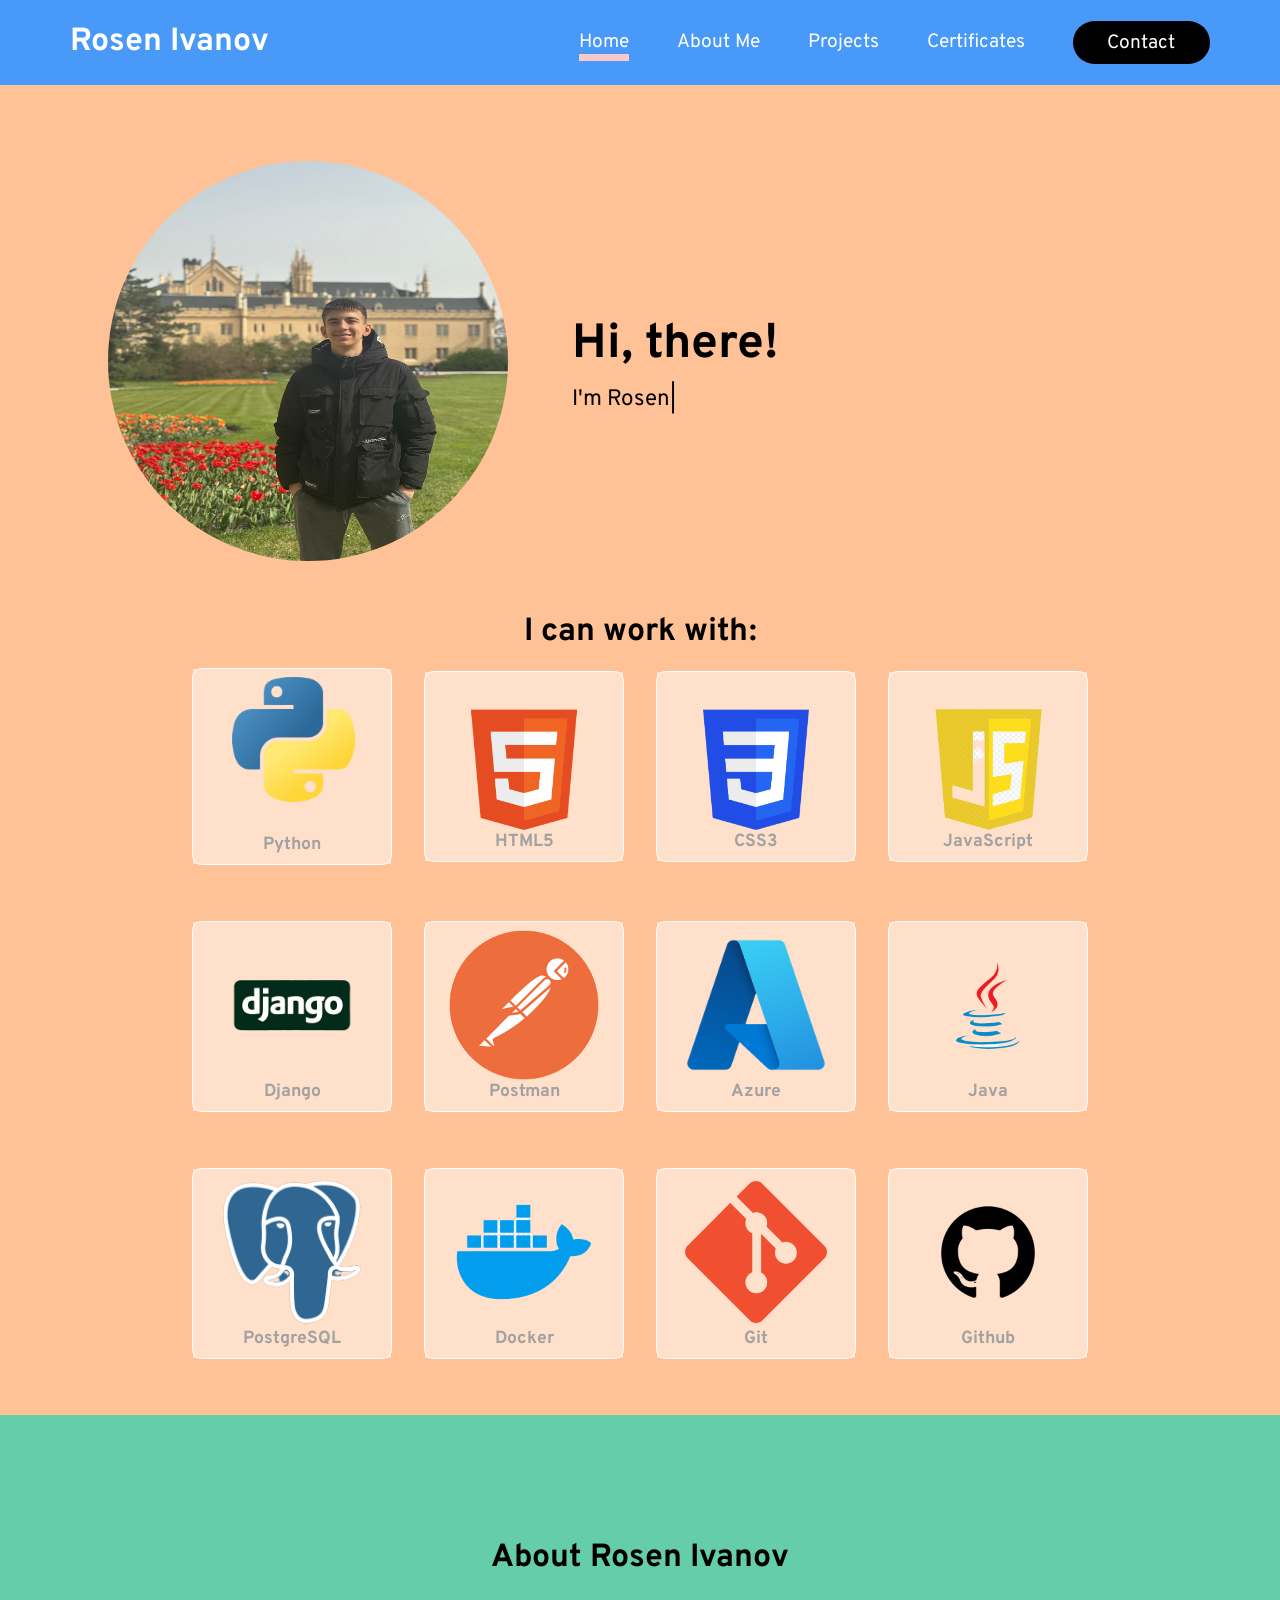
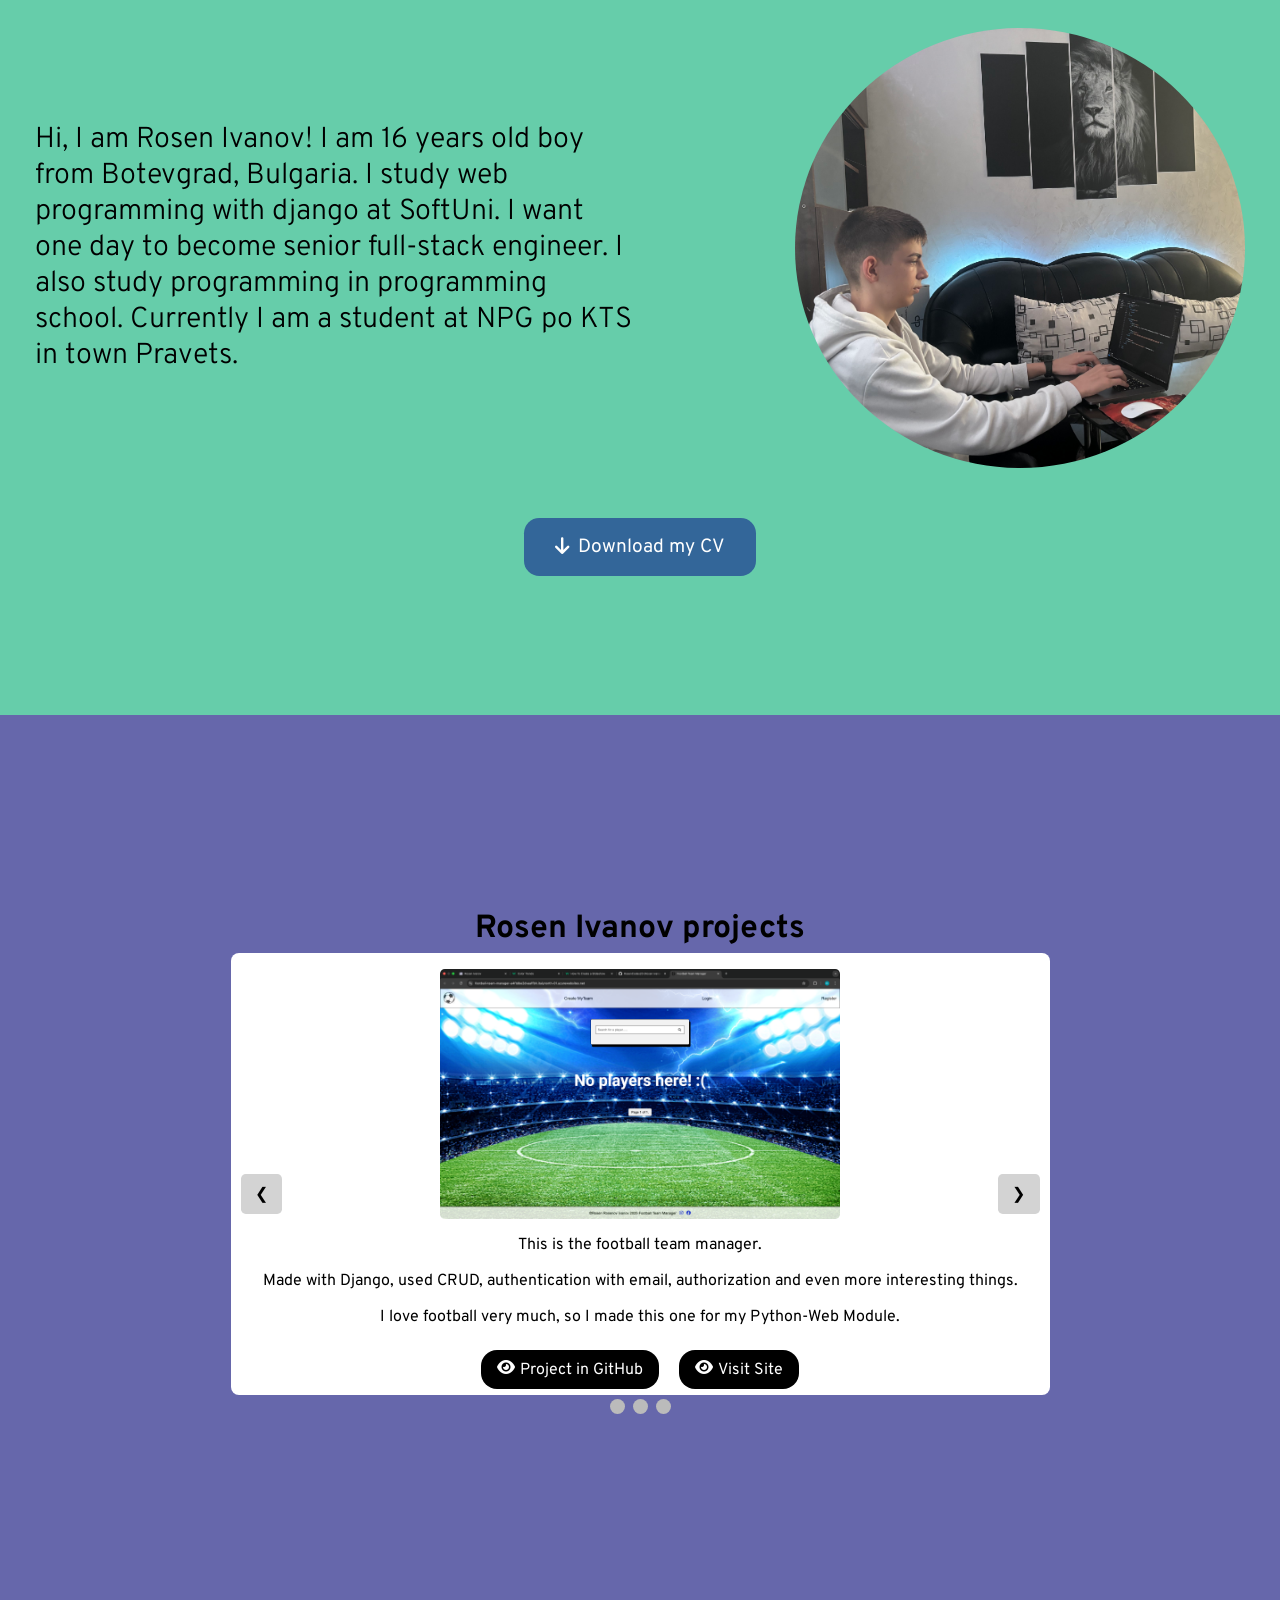
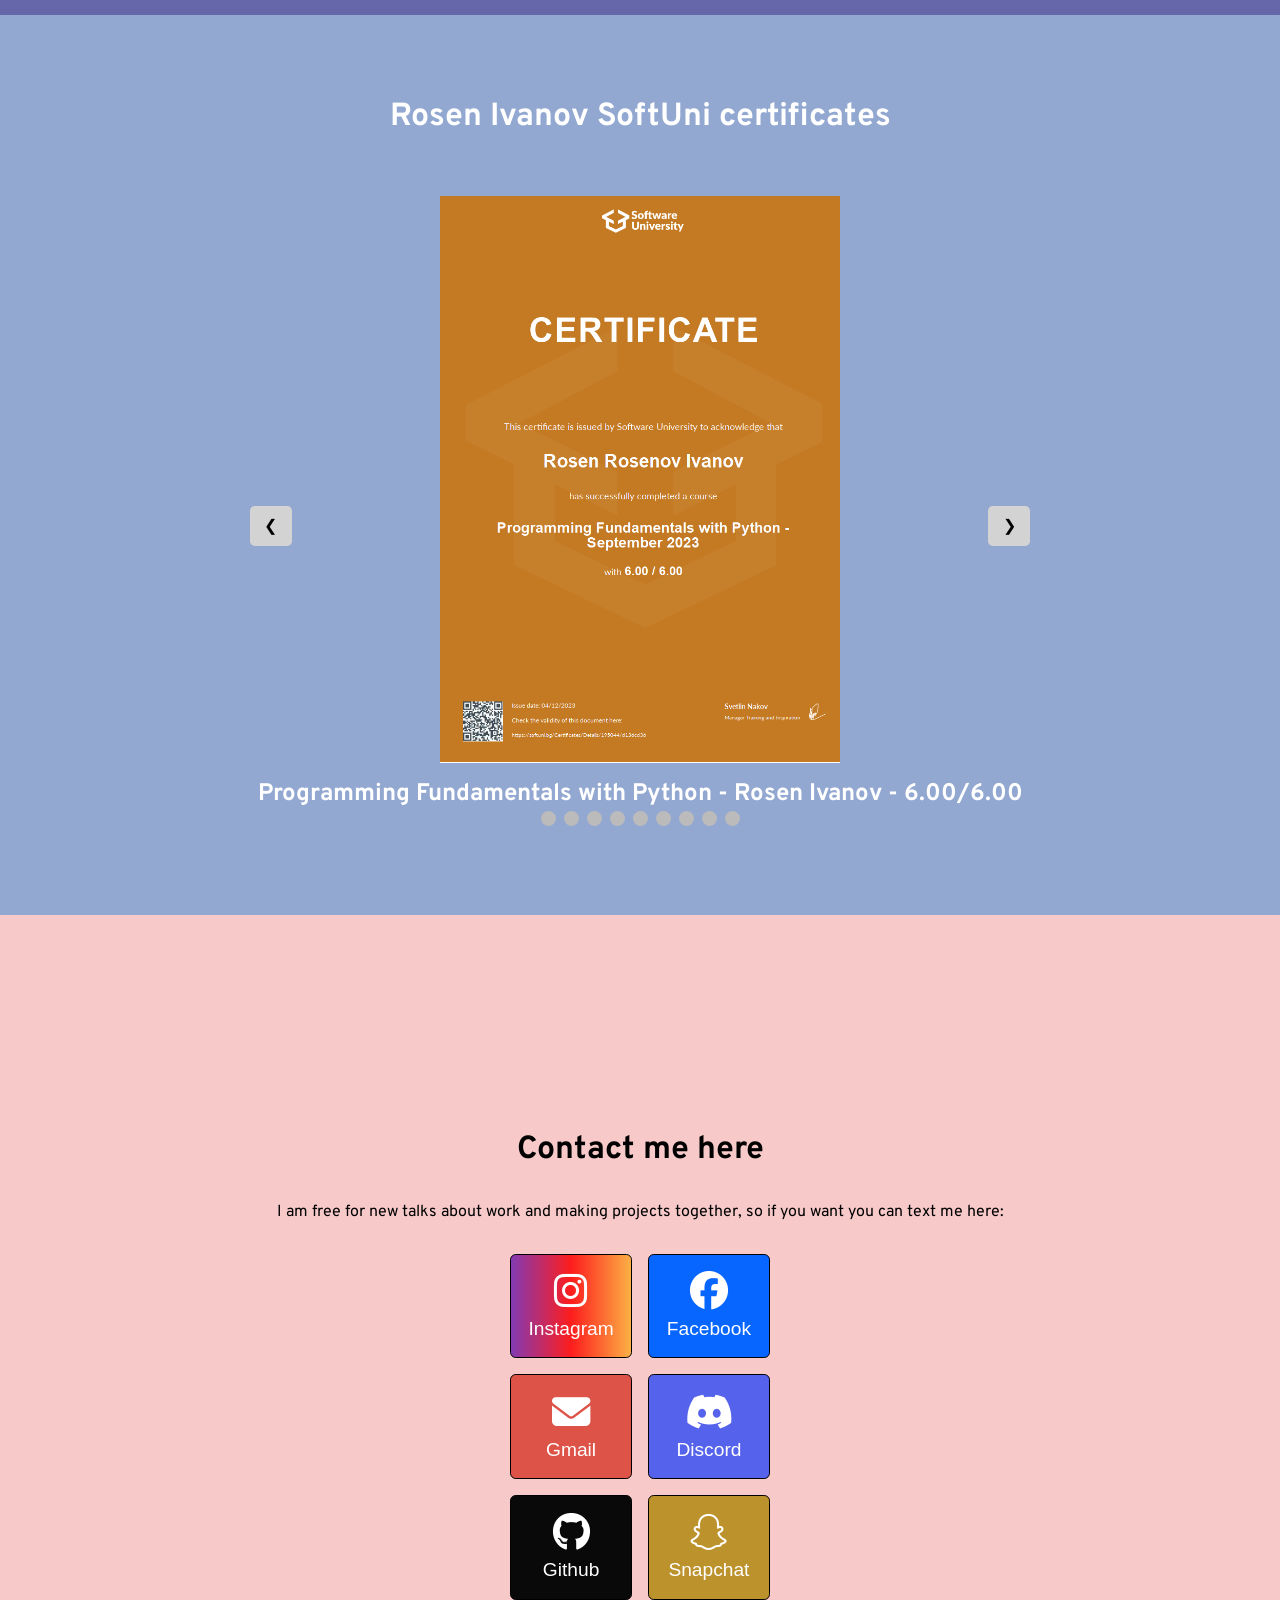
==== commit 8d2caf01: "feat: added new things." ====
--- a/protfolio_site/index.html
+++ b/protfolio_site/index.html
@@ -7,6 +7,8 @@
     <link rel="stylesheet" href="style.css">
     <link rel="icon" type="image/x-icon" href="https://cdn-icons-png.flaticon.com/512/6509/6509613.png">
     <script src="script.js"></script>
+    <script src="nav.js"></script>
+    <script src="copyText.js"></script>
     <link rel="stylesheet" href="https://cdnjs.cloudflare.com/ajax/libs/font-awesome/6.7.2/css/all.min.css" integrity="sha512-Evv84Mr4kqVGRNSgIGL/F/aIDqQb7xQ2vcrdIwxfjThSH8CSR7PBEakCr51Ck+w+/U6swU2Im1vVX0SVk9ABhg==" crossorigin="anonymous" referrerpolicy="no-referrer" />
 </head>
 <body>
@@ -18,17 +20,17 @@
         
         <nav>
             <ul>
-                <li><a href="">Home</a></li>
-                <li><a href="">About Me</a></li>
-                <li><a href="">Projects</a></li>
-                <li><a href="">Certificates</a></li>
-                <li><a href="">Contact</a></li>
+                <li><a href="#home" class="active">Home</a></li>
+                <li><a href="#about">About Me</a></li>
+                <li><a href="#projects">Projects</a></li>
+                <li><a href="#certificates">Certificates</a></li>
+                <li><a href="#contacts">Contact</a></li>
             </ul>
         </nav>
         
     </header>
     
-    <section class="home">
+    <section class="home" id="home">
         
         <section>
             <section>
@@ -44,7 +46,6 @@
             </div>
         </section>
         
-        <!-- <img src="images/matrix_transparent (1).gif" alt="" class="matrix-gif-img"> -->
         
         <section>
             <h2>I can work with:</h2>
@@ -163,7 +164,8 @@
         
     </section>
     
-    <section class="about-me">
+    <section class="about-me" id="about">
+        <h2>About Rosen Ivanov</h2>
         <section>
             <div class="p-wrapper">
                 <p>Hi, I am Rosen Ivanov! I am 16 years old boy from Botevgrad, Bulgaria. I study web programming with django at SoftUni. I want one day to become senior full-stack engineer. I also study programming in programming school. Currently I am a student at NPG po KTS in town Pravets.</p>
@@ -179,7 +181,8 @@
         </div>
     </section>
     
-    <section class="projects">
+    <section class="projects" id="projects">
+        <h2>Rosen Ivanov projects</h2>
         <div class="slideshow-container">
             <div class="mySlides fade">
                 <img src="images/football.png" width="400px" alt="">
@@ -188,7 +191,7 @@
                     <p>Made with Django, used CRUD, authentication with email, authorization and even more interesting things.</p>
                     <p>I love football very much, so I made this one for my Python-Web Module.</p>
                 </div>
-
+                
                 <div class="a-links-in-project">
                     <a href="https://github.com/RosenCodes20/Final-Web-Project" target="_blank"><i class="fa-solid fa-eye"></i>Project in GitHub</a>
                     <a href="https://football-team-manager-a4ftdbe2dvaaffbh.italynorth-01.azurewebsites.net/" target="_blank"><i class="fa-solid fa-eye"></i>Visit Site</a>    
@@ -197,28 +200,28 @@
             
             <div class="mySlides fade">
                 <img src="images/fast_unit.png" width="400" alt="">
-
+                
                 <div class="text">
                     <p>This is the fast unit exercise made by me</p>
                     <p>Its work is to generate a students to teachers who will test students.</p>
                     <p>One of my biggest projects for school, because it will be used for a long time.</p>
                     <p>With that project my journey with getting better started and I am so happy to show it to you :)</p>
                 </div>
-
+                
                 <div class="a-links-in-project">
                     <a href="https://github.com/RosenCodes20/Python-OOP/tree/main/fast_unit" target="_blank"><i class="fa-solid fa-eye"></i>Project in GitHub</a>
                 </div>
             </div>
-
+            
             <div class="mySlides fade">
                 <img src="images/softuniada_project.png" width="400" alt="">
-
+                
                 <div class="text">
                     <p>This is my bottle shop for the competition softuniada.</p>
                     <p>At first I made this for my mother but then liked it and wanted to compete with it.</p>
                     <p>This is one of my biggest project and one that I like the most!</p>
                 </div>
-
+                
                 <div class="a-links-in-project">
                     <a href="https://github.com/RosenCodes20/Python-OOP/tree/main/softuniada_project" target="_blank"><i class="fa-solid fa-eye"></i>Project in GitHub</a>
                 </div>
@@ -227,7 +230,7 @@
             <a class="prev" onclick="plusSlides(-1)">&#10094;</a>
             <a class="next" onclick="plusSlides(1)">&#10095;</a>
         </div>
-
+        
         <div style="text-align:center">
             <span class="dot" onclick="currentSlide(1)"></span>
             <span class="dot" onclick="currentSlide(2)"></span>
@@ -235,5 +238,120 @@
         </div>
     </section>
     
+    <section class="certificates" id="certificates">
+        <h2>Rosen Ivanov SoftUni certificates</h2>
+        <div class="certificate-slideshow">
+            <div class="certificateSlides">
+                <img src="images/Programming Fundamentals with Python - September 2023 - Certificate.png" width="400" alt="">
+                <h2>Programming Fundamentals with Python - Rosen Ivanov - 6.00/6.00</h2>
+            </div>
+            
+            <div class="certificateSlides">
+                <img src="images/Python Advanced - January 2024 - Certificate.png" width="400" alt="">
+                <h2>Python Advanced - Rosen Ivanov - 6.00/6.00</h2>
+            </div>
+            
+            <div class="certificateSlides">
+                <img src="images/Python OOP - February 2024 - Certificate.png" width="400" alt="">
+                <h2>Python OOP - Rosen Ivanov - 6.00/6.00</h2>
+            </div>
+            
+            <div class="certificateSlides">
+                <img src="images/PostgreSQL - May 2024 - Certificate.png" width="400" alt="">
+                <h2>PostgreSQL - Rosen Ivanov - 6.00/6.00</h2>
+            </div>
+            
+            <div class="certificateSlides">
+                <img src="images/Python ORM - June 2024 - Certificate.png" width="400" alt="">
+                <h2>Python ORM - Rosen Ivanov - 6.00/6.00</h2>
+            </div>
+            
+            <div class="certificateSlides">
+                <img src="images/Django Basics - September 2024 - Certificate.png" width="400" alt="">
+                <h2>Django Basics - Rosen Ivanov - 6.00/6.00</h2>
+            </div>
+            
+            <div class="certificateSlides">
+                <img src="images/Django Advanced - October 2024 - Certificate.png" width="400" alt="">
+                <h2>Django Advanced - Rosen Ivanov - 6.00/6.00</h2>
+            </div>
+            
+            <div class="certificateSlides">
+                <img src="images/HTML & CSS - January 2025 - Certificate.png" width="400" alt="">
+                <h2>HTML & CSS - Rosen Ivanov - 6.00/6.00</h2>
+            </div>
+            
+            <div class="certificateSlides">
+                <img src="images/JS Front-End - February 2025 - Certificate.png" width="400" alt="">
+                <h2>JS Front-End - Rosen Ivanov - 6.00/6.00</h2>
+            </div>
+            
+            <a class="prev" onclick="plusCertificateSlides(-1)">&#10094;</a>
+            <a class="next" onclick="plusCertificateSlides(1)">&#10095;</a>
+        </div>
+        
+        <div style="text-align:center">
+            <span class="dots" onclick="currentCertificateSlide(1)"></span>
+            <span class="dots" onclick="currentCertificateSlide(2)"></span>
+            <span class="dots" onclick="currentCertificateSlide(3)"></span>
+            <span class="dots" onclick="currentCertificateSlide(4)"></span>
+            <span class="dots" onclick="currentCertificateSlide(5)"></span>
+            <span class="dots" onclick="currentCertificateSlide(6)"></span>
+            <span class="dots" onclick="currentCertificateSlide(7)"></span>
+            <span class="dots" onclick="currentCertificateSlide(8)"></span>
+            <span class="dots" onclick="currentCertificateSlide(9)"></span>
+        </div>
+    </section>
+    
+    <section class="contacts" id="contacts">
+        <div class="contacts-wrap">
+            <h2>Contact me here</h2>
+            <p>I am free for new talks about work and making projects together, so if you want you can text me here:</p>
+            <div class="a-links">
+                <a href="https://www.instagram.com/rosko.r.i.6/">
+                    <div class="instagram icon">
+                        <i class="fa-brands fa-instagram"></i>
+                        <p>Instagram</p>
+                    </div>
+                </a>
+                
+                <a href="https://www.facebook.com/profile.php?id=100019817384349&name=xhp_nt__fb__action__open_user">
+                    <div class="facebook icon">
+                        <i class="fa-brands fa-facebook"></i>
+                        <p>Facebook</p>
+                    </div>
+                </a>
+                
+                <a href="" onclick="copyGmail()">
+                    <div class="gmail icon">
+                        <i class="fa-solid fa-envelope"></i>
+                        <p>Gmail</p>
+                    </div>
+                </a>
+                
+                <a href="" onclick="copyDiscordUsername()">
+                    <div class="discord icon">
+                        <i class="fa-brands fa-discord"></i>
+                        <p>Discord</p>
+                    </div>
+                </a>
+                
+                <a href="https://github.com/RosenCodes20">
+                    <div class="github icon">
+                        <i class="fa-brands fa-github"></i>
+                        <p>Github</p>
+                    </div>
+                </a>
+                
+                <a href="https://snapchat.com/t/zWrj4nPE">
+                    <div class="snapchat icon">
+                        <i class="fa-brands fa-snapchat"></i>
+                        <p>Snapchat</p>
+                    </div>
+                </a>
+            </div>
+        </div>
+    </section>
+    
 </body>
 </html>
--- a/protfolio_site/style.css
+++ b/protfolio_site/style.css
@@ -1,4 +1,8 @@
 @import url('https://fonts.googleapis.com/css2?family=Lato:ital,wght@0,100;0,300;0,400;0,700;0,900;1,100;1,300;1,400;1,700;1,900&family=Margarine&family=Oleo+Script:wght@400;700&family=Overpass:ital,wght@0,100..900;1,100..900&family=Playwrite+PE:wght@100..400&family=Poppins:ital,wght@0,100;0,200;0,300;0,400;0,500;0,600;0,700;0,800;0,900;1,100;1,200;1,300;1,400;1,500;1,600;1,700;1,800;1,900&family=Roboto:ital,wght@0,100..900;1,100..900&family=Source+Sans+3:ital,wght@0,200..900;1,200..900&display=swap');
+
+html {
+    scroll-behavior: smooth;
+}
 
 body {
     font-family: "Overpass", sans-serif;
@@ -210,7 +214,17 @@
     justify-content: space-around;
     align-items: center;
     min-height: 60dvh;
-    
+    gap: 10em;
+}
+
+.about-me > h2, .projects > h2, .certificates > h2 {
+    font-size: 2em;
+    color: black;
+}
+
+.certificates > h2 {
+    margin-bottom: 2em;
+    color: white;
 }
 
 .about-me > section .p-wrapper {
@@ -253,20 +267,6 @@
     margin-right: 0.5em;
 }
 
-.matrix-gif-img {
-    width: 100%;
-    position: absolute;
-    top: 0;
-    left: 0;
-    right: 0;
-    bottom: 0;
-    max-width: 350px;
-    height: 100;
-    object-fit: cover;
-    transform: rotate(360deg) !important;
-    z-index: 0;
-}
-
 .projects {
     min-height: 60dvh;
     background-color: #6667AB;
@@ -275,8 +275,8 @@
 .slideshow-container {
     max-width: 1000px;
     position: relative;
-    margin: auto;
-    min-height: 60dvh;
+    min-height: 50dvh;
+    overflow: hidden;
     display: flex;
     align-items: center;
     justify-content: center;
@@ -285,7 +285,7 @@
 .prev {
     position: absolute;
     top: 50%;
-    left: 5%;
+    left: 10px;
     background: lightgray;
     padding: 0.6em 0.9em;
     border-radius: 0.3em;
@@ -296,7 +296,7 @@
 .next {
     position: absolute;
     top: 50%;
-    right: 5%;
+    right: 10px;
     background: lightgray;
     padding: 0.6em 0.9em;
     border-radius: 0.3em;
@@ -359,7 +359,7 @@
     padding-top: 1em;
 }
 
-.dot {
+.dot, .dots {
     cursor: pointer;
     height: 15px;
     width: 15px;
@@ -373,3 +373,152 @@
 .active, .dot:hover {
     background-color: #717171;
 }
+
+.certificates {
+    min-height: 60dvh;
+    background: #92A8D1;
+}
+
+.certificate-slideshow {
+    width: 100%;
+    max-width: 800px;
+    position: relative;
+    margin: 5em;
+    min-height: 50dvh;
+    height: 400px;
+    display: flex;
+    align-items: center;
+    justify-content: center;
+    flex-direction: column;
+    box-sizing: border-box;
+    color: white; 
+}
+
+.certificate-slideshow img {
+    margin: 1em 0;
+}
+
+.certificateSlides {
+    display: flex;
+    flex-direction: column;
+    justify-content: center;
+    align-items: center;
+}
+
+.certificate-slideshow > .next, .certificate-slideshow > .prev {
+    color: black;
+}
+
+.certificateSlides {
+    display: none;
+}
+
+.certificateSlides:first-child {
+    display: flex;
+}
+
+.certificateSlides > h2 {
+    margin-bottom: 1em;
+}
+
+li > a.active {
+    background: none;
+    border-bottom: 0.4em solid #F7CAC9;
+    transition: ease-in-out 0.3s;
+}
+
+.contacts {
+    min-height: 60dvh;
+    background: #F7CAC9;
+}
+
+.contacts > div > a {
+    text-decoration: none;
+}
+
+.icon {
+    border: 1px solid black;
+    text-align: center;
+    padding: 0.9em;
+    font-size: 1.2em;
+    font-family: Arial, Helvetica, sans-serif;
+    border-radius: 0.3em;
+}
+
+.icon > i {
+    font-size: 2em;
+    margin-bottom: 0.2em;
+}
+
+.contacts-wrap {
+    display: flex;
+    justify-content: center;
+    align-items: center;
+    flex-wrap: wrap;
+    flex-direction: column;
+    gap: 2em;
+    margin: 0 auto;
+    min-height: 60dvh;
+}
+
+.contacts > .text {
+    margin: 0 auto;
+    border: 1px solid black;
+}
+
+.a-links {
+    display: grid;
+    grid-template-columns: repeat(2, 1fr);
+    gap: 1em;
+    max-width: 300px;
+    text-align: center;
+}
+
+.a-links > a {
+    text-decoration: none;
+}
+
+section[class] {
+    min-height: 100dvh;
+    display: flex;
+    flex-direction: column;
+    justify-content: center;
+    align-items: center; 
+    scroll-snap-align: start; 
+    padding: 2em;
+    box-sizing: border-box
+}
+
+.instagram {
+    background: linear-gradient(90deg, rgba(131, 58, 180, 1) 0%, rgba(253, 29, 29, 1) 50%, rgba(252, 176, 69, 1) 100%);
+    color: white;
+}
+
+.facebook {
+    background: #0766FF;
+    color: white;
+}
+
+.gmail {
+    background: #DE5347;
+    color: white;
+}
+
+.discord {
+    background: #5562EB;
+    color: white;
+}
+
+.github {
+    background: #090909;
+    color: white;
+}
+
+.snapchat {
+    background: #BC922C;
+    color: white;
+}
+
+.contacts-wrap > h2 {
+    font-size: 2em;
+}
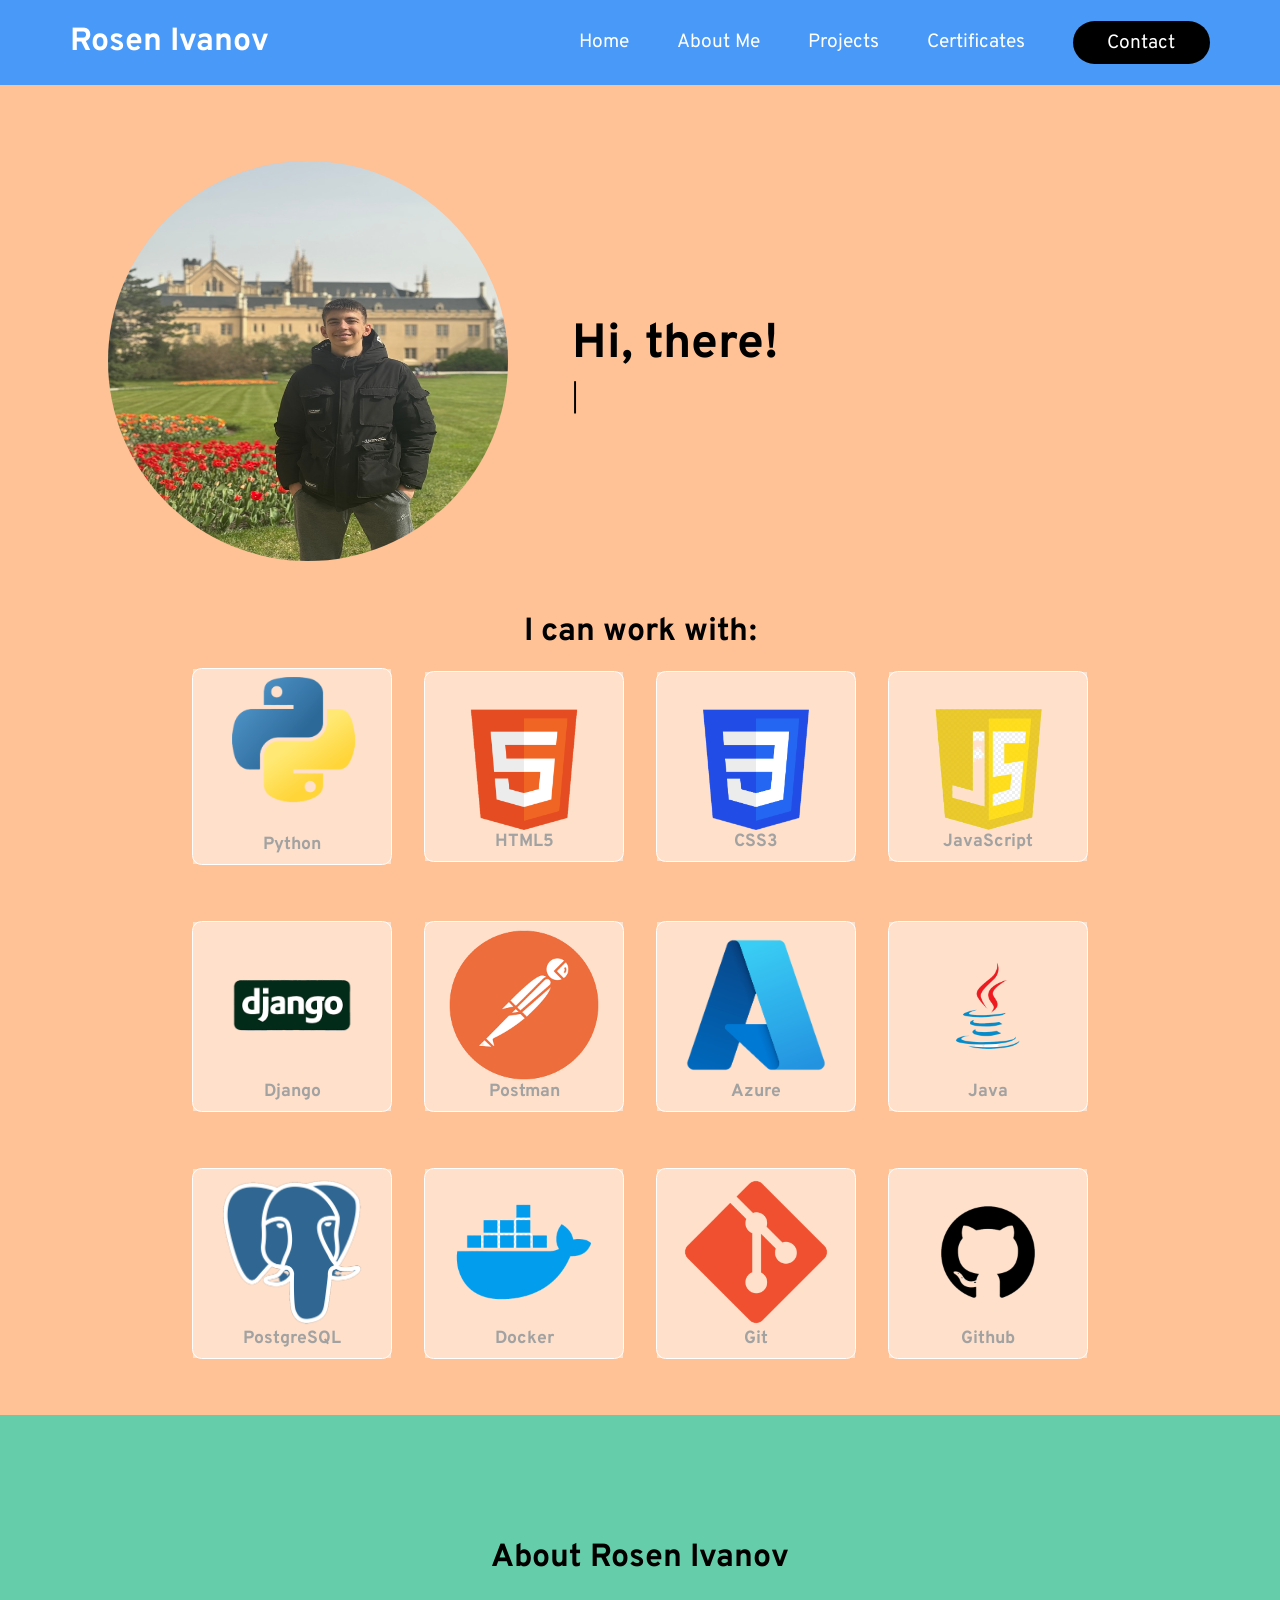
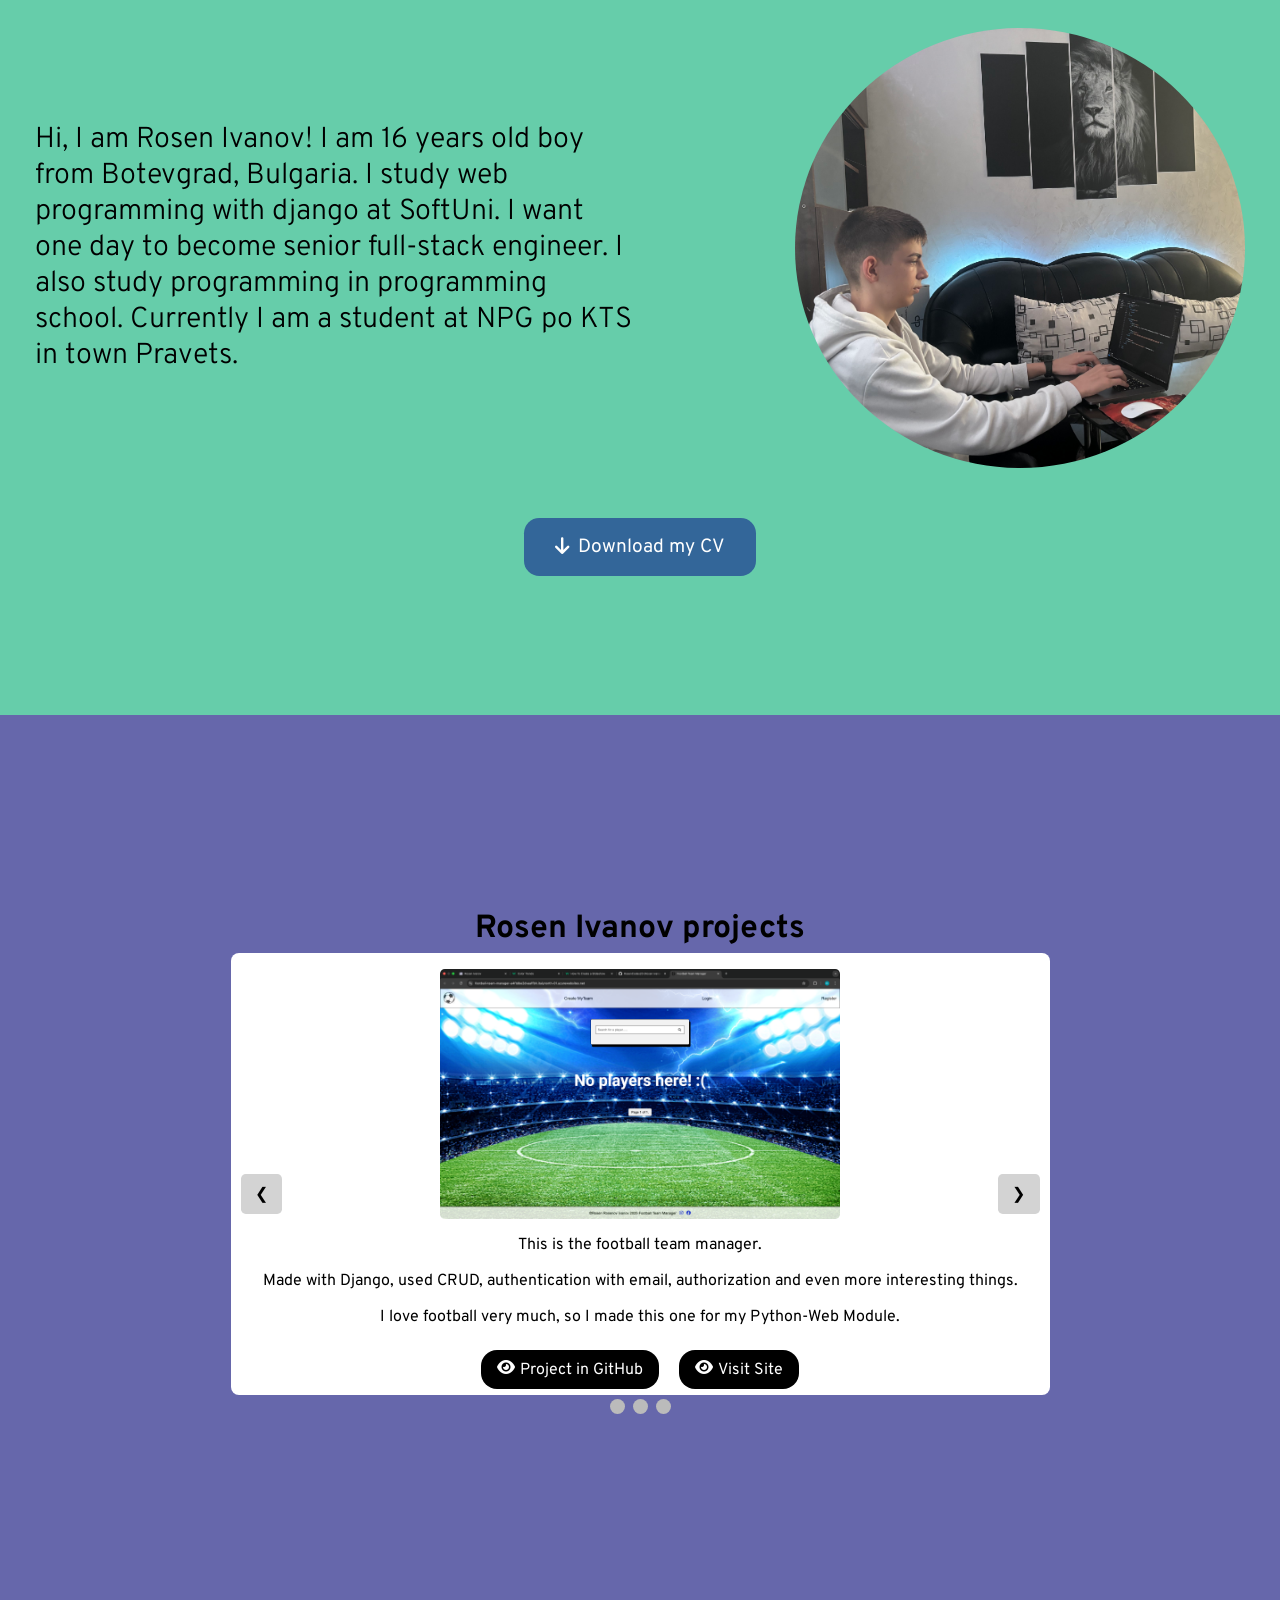
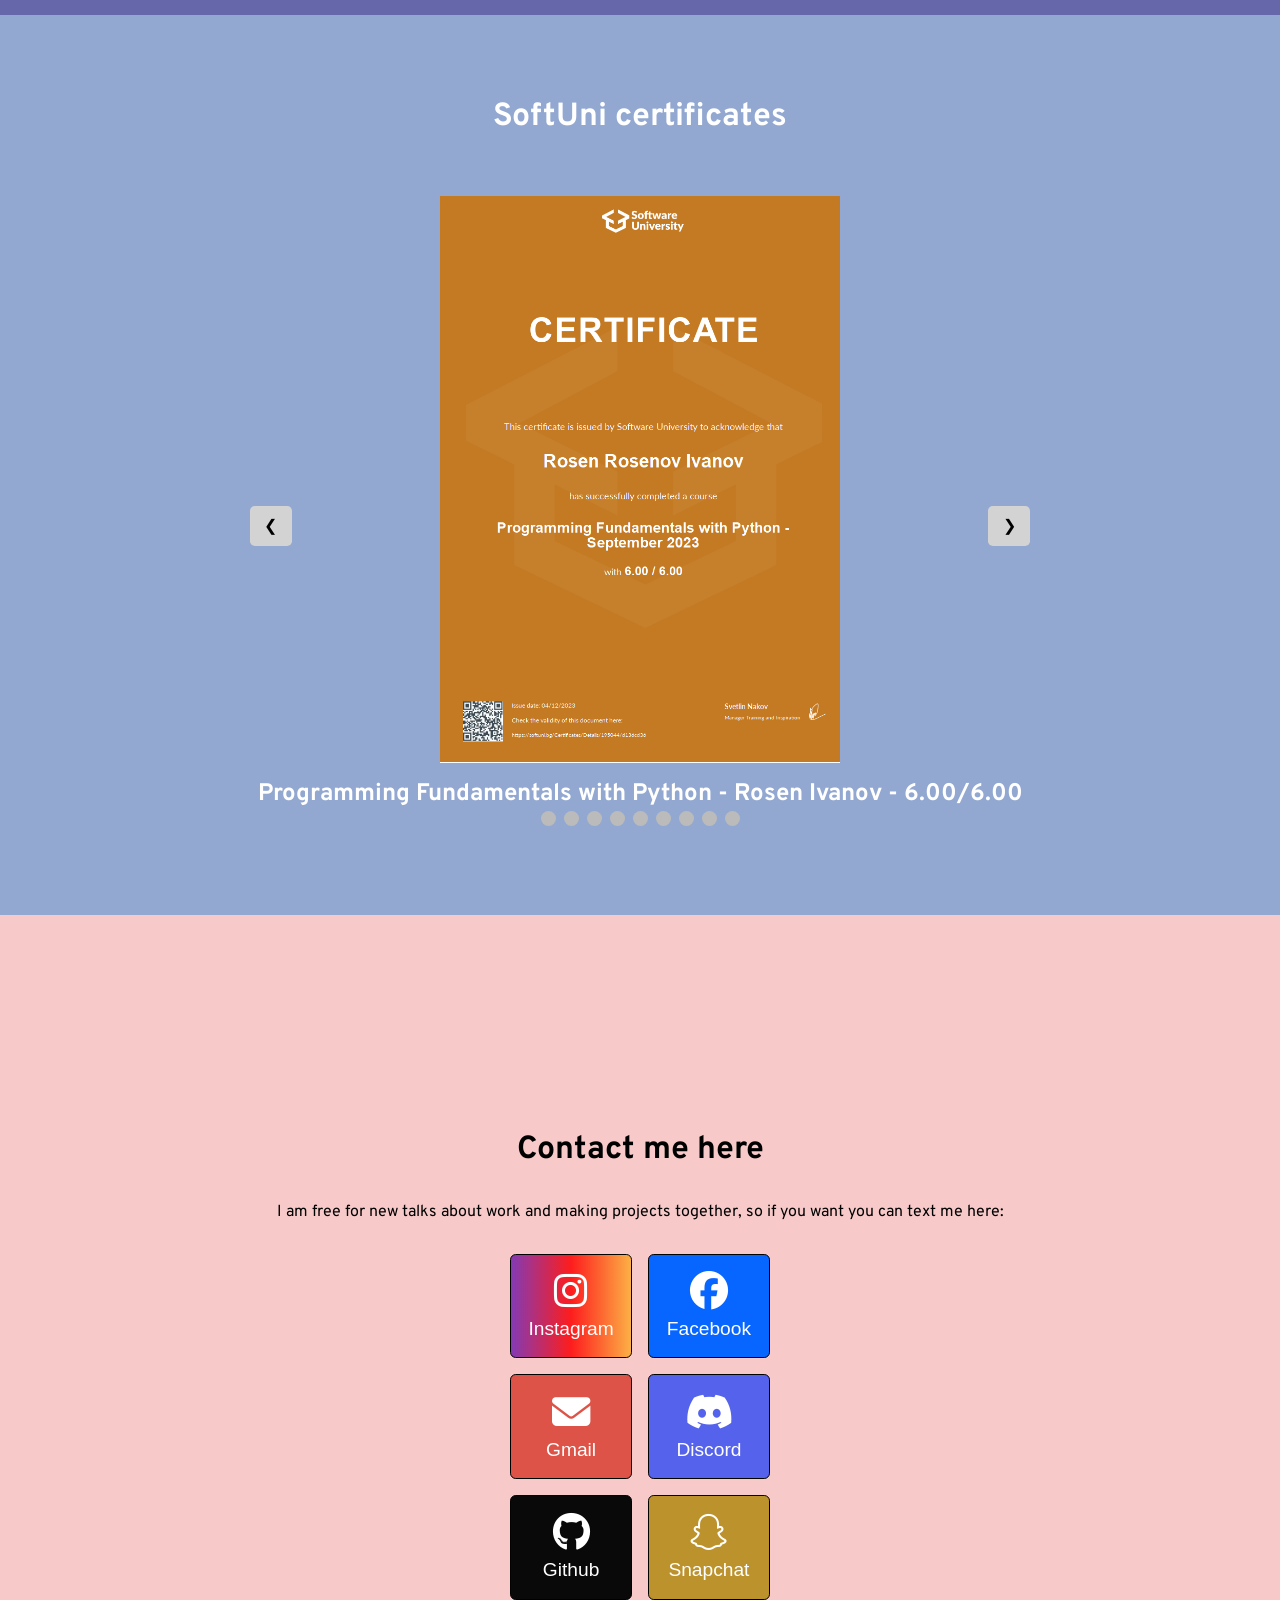
==== commit 27806c52: "feat: finished it!" ====
--- a/protfolio_site/index.html
+++ b/protfolio_site/index.html
@@ -9,6 +9,7 @@
     <script src="script.js"></script>
     <script src="nav.js"></script>
     <script src="copyText.js"></script>
+    <script src="burger.js"></script>
     <link rel="stylesheet" href="https://cdnjs.cloudflare.com/ajax/libs/font-awesome/6.7.2/css/all.min.css" integrity="sha512-Evv84Mr4kqVGRNSgIGL/F/aIDqQb7xQ2vcrdIwxfjThSH8CSR7PBEakCr51Ck+w+/U6swU2Im1vVX0SVk9ABhg==" crossorigin="anonymous" referrerpolicy="no-referrer" />
 </head>
 <body>
@@ -44,6 +45,24 @@
                     <span>|</span>
                 </div>
             </div>
+            
+            <div class="hamburger">
+                <input type="checkbox" id="navi-toggle" class="checkbox" />
+                <label for="navi-toggle" class="button">
+                    <span class="icons">&nbsp;</span>
+                </label>
+                <div class="background">&nbsp;</div>
+                
+                <nav class="nav">
+                    <ul class="list">
+                        <li class="item"> <a class="link" href="#home"> Home </a> </li>
+                        <li class="item"> <a class="link" href="#about"> About Me</a> </li>
+                        <li class="item"> <a class="link" href="#projects"> Projects </a> </li>
+                        <li class="item"> <a class="link" href="#certificates"> Certificates </a> </li>
+                        <li class="item"> <a class="link" href="#contacts"> Contact </a> </li>
+                    </ul>
+                </nav>
+            </div>
         </section>
         
         
@@ -239,7 +258,7 @@
     </section>
     
     <section class="certificates" id="certificates">
-        <h2>Rosen Ivanov SoftUni certificates</h2>
+        <h2>SoftUni certificates</h2>
         <div class="certificate-slideshow">
             <div class="certificateSlides">
                 <img src="images/Programming Fundamentals with Python - September 2023 - Certificate.png" width="400" alt="">
--- a/protfolio_site/style.css
+++ b/protfolio_site/style.css
@@ -6,6 +6,7 @@
 
 body {
     font-family: "Overpass", sans-serif;
+    overflow-x: hidden;
 }
 
 * {
@@ -15,6 +16,10 @@
 
 html {
     box-sizing: border-box;
+}
+
+html, body {
+    overflow-x: hidden;
 }
 
 *,
@@ -521,4 +526,359 @@
 
 .contacts-wrap > h2 {
     font-size: 2em;
+}
+
+.hamburger {
+    display: none;
+}
+
+
+@media (max-width: 1127px) {
+    .h2-wrap {
+        margin: 0 auto;
+        text-align: center;
+    }
+    
+    .p-wrap {
+        margin: 0 auto;
+        text-align: center;
+        display: flex;
+        justify-content: center;
+        margin-bottom: 1em;
+    }
+    
+    .about-me > section {
+        flex-direction: column-reverse;
+        gap: 0;
+    }
+    
+    .about-me > section img {
+        margin: 1.5em 0;
+    }
+    
+    .about-me > section p {
+        margin-bottom: 1em;
+    }
+}
+
+@media (max-width: 1050px) {
+    header {
+        flex-direction: column;
+        align-items: center;
+        justify-content: center;
+    }
+    
+    h1 {
+        width: 100%;
+        margin-bottom: 1em;
+        font-size: 1.7em;
+    }
+    
+    .h1-wrapper {
+        width: 100%;
+        margin: 0 auto;
+    }
+    
+    nav ul {
+        flex-direction: column;
+        align-items: center;
+        justify-content: center;
+        max-width: 200px;
+        margin: 0 auto;
+    }
+}
+
+@media (max-width: 1050px) {
+    header {
+        flex-direction: column;
+        align-items: center;
+        justify-content: center;
+    }
+    
+    h1 {
+        width: 100%;
+        margin-bottom: 1em;
+    }
+    
+    .h1-wrapper {
+        max-width: 200px;
+        margin: 0 auto;
+    }
+    
+    nav ul {
+        flex-direction: column;
+        align-items: center;
+        justify-content: center;
+        max-width: 200px;
+        margin: 0 auto;
+    }
+    
+    .h2-wrap {
+        margin: 0 auto;
+        text-align: center;
+    }
+    
+    .p-wrap {
+        margin: 0 auto;
+        text-align: center;
+        display: flex;
+        justify-content: center;
+        margin-bottom: 1em;
+    }
+    
+    .work-with-wrapper {
+        flex-direction: column;
+        display: grid;
+        grid-template-columns: repeat(2, 1fr);
+        gap: 1em;
+        width: 100%;
+    }
+    
+    .about-me > section {
+        flex-direction: column-reverse;
+        gap: 0;
+    }
+    
+    .about-me > section img {
+        margin: 1.5em 0;
+    }
+    
+    .about-me > section p {
+        margin-bottom: 1em;
+    }
+    
+    .contacts-wrap > p {
+        text-align: center;
+        margin: 0 auto;
+    }
+}
+
+@media (max-width: 750px) {
+    .hamburger {
+        display: block;
+    }
+    
+    header {
+        display: none;
+    }
+    
+    
+    .checkbox {
+        display: none;
+    }
+    
+    .button {
+        position: relative;
+        background-color: white;
+        height: 5rem;
+        width: 5rem;
+        border-radius: 50%;
+        position: fixed;
+        top: 5vh; 
+        right: 5vw; 
+        z-index: 2000;
+        box-shadow: 0 1rem 3rem black;
+        text-align: center; 
+        cursor: pointer;
+    }
+    
+    .background {
+        height: 4rem;
+        width: 4rem;
+        border-radius: 50%;
+        position: fixed;
+        top: 5.5vh; 
+        right: 5.5vw; 
+        background-image: radial-gradient(green, black);
+        z-index: 1000;
+        
+        transition: transform 0.8s cubic-bezier(0.86, 0, 0.07, 1);
+    }
+    
+    .nav {
+        height: 100vh;
+        position: fixed;
+        top: 0;
+        right: -60vw;
+        z-index: 1500;
+        opacity: 0;
+        width: 0;
+        transition: all 0.8s;
+    }
+    
+    .list {
+        position: absolute;
+        top: 50%;
+        left: 50%;
+        transform: translate(-50%, -50%);
+        list-style: none;
+        text-align: center;
+        width: 100%;
+    }
+    
+    .item {
+        margin: 1rem;
+        font-size: 36px;
+    }
+    
+    .link {
+        text-decoration: none;
+        color: white;
+    }
+
+    .link:not(:last-child) {
+        padding-bottom: 3em;
+    }
+    
+    .link:hover,
+    .link:active {
+        color: lightgreen;
+        cursor: pointer;
+    }
+    
+    .checkbox:checked ~ .background {
+        transform: scale(80);
+    }
+    .checkbox:checked ~ .nav {
+        opacity: 1;
+        width: 100%;
+        right: 0;
+    }
+    
+    .icons {
+        position: absolute;
+        top: 50%;
+        left: 50%;
+        transform: translate(-50%, -50%);
+    }
+    
+    .icons,
+    .icons::before,
+    .icons::after {
+        width: 3rem;
+        height: 2px;
+        background-color: gray;
+        display: inline-block;
+    }
+    
+    .icons::before,
+    .icons::after {
+        content: "";
+        position: absolute;
+        left: 0;
+        transition: all 0.2s;
+    }
+    
+    .icons::before {
+        top: -0.8rem;
+    }
+    .icons::after {
+        top: 0.8rem;
+    }
+    
+    .button:hover icons:before {
+        top: -1rem;
+    }
+    .button:hover icons::after {
+        top: 1rem;
+    }
+    
+    .checkbox:checked + .button .icons {
+        background-color: transparent;
+    }
+    
+    .checkbox:checked + .button .icons::before {
+        top: 0;
+        transform: rotate(135deg);
+    }
+    .checkbox:checked + .button .icons::after {
+        top: 0;
+        transform: rotate(-135deg);
+    }
+
+    li > a.active {
+        border-bottom: none;
+    }
+}
+
+@media (max-width: 450px) {
+    .home > section > section > img {
+        width: 300px;
+    }
+
+    .work-with-wrapper {
+        display: flex;
+        flex-direction: column;
+    }
+
+    #typing {
+        font-size: 0.6em;
+    }
+
+    section > .img-wrapper > img {
+        width: 350px;
+        height: 350px;
+    }
+
+    .p-wrapper p {
+        font-size: 0.7em;
+    }
+
+    .text {
+        font-size: 1.1em;
+    }
+
+    .mySlides > img {
+        width: 300px;
+    }
+    
+    .projects > h2 {
+        margin-bottom: 2em;
+        text-align: center;
+    }
+
+    .mySlides {
+        margin-bottom: 1.5em;
+    }
+
+    .prev {
+        left: 0;
+    }
+
+    .next {
+        right: 0;
+    }
+
+    .a-links-in-project {
+        display: flex;
+        flex-direction: column;
+        width: 100%;
+        gap: 1em;
+        justify-content: center;
+    }
+
+    .a-links-in-project a:last-child {
+        width: 95%;
+    }
+
+    .a-links-in-project a {
+        text-align: center;
+    }
+    
+    .certificateSlides > img {
+        width: 300px;
+    }
+
+    .certificateSlides {
+        font-size: 1em;
+        text-align: center;
+    }
+
+    .certificate-slideshow > .prev {
+        top: 40%;
+    }
+
+    .certificate-slideshow > .next {
+        top: 40%;
+    }
 }
